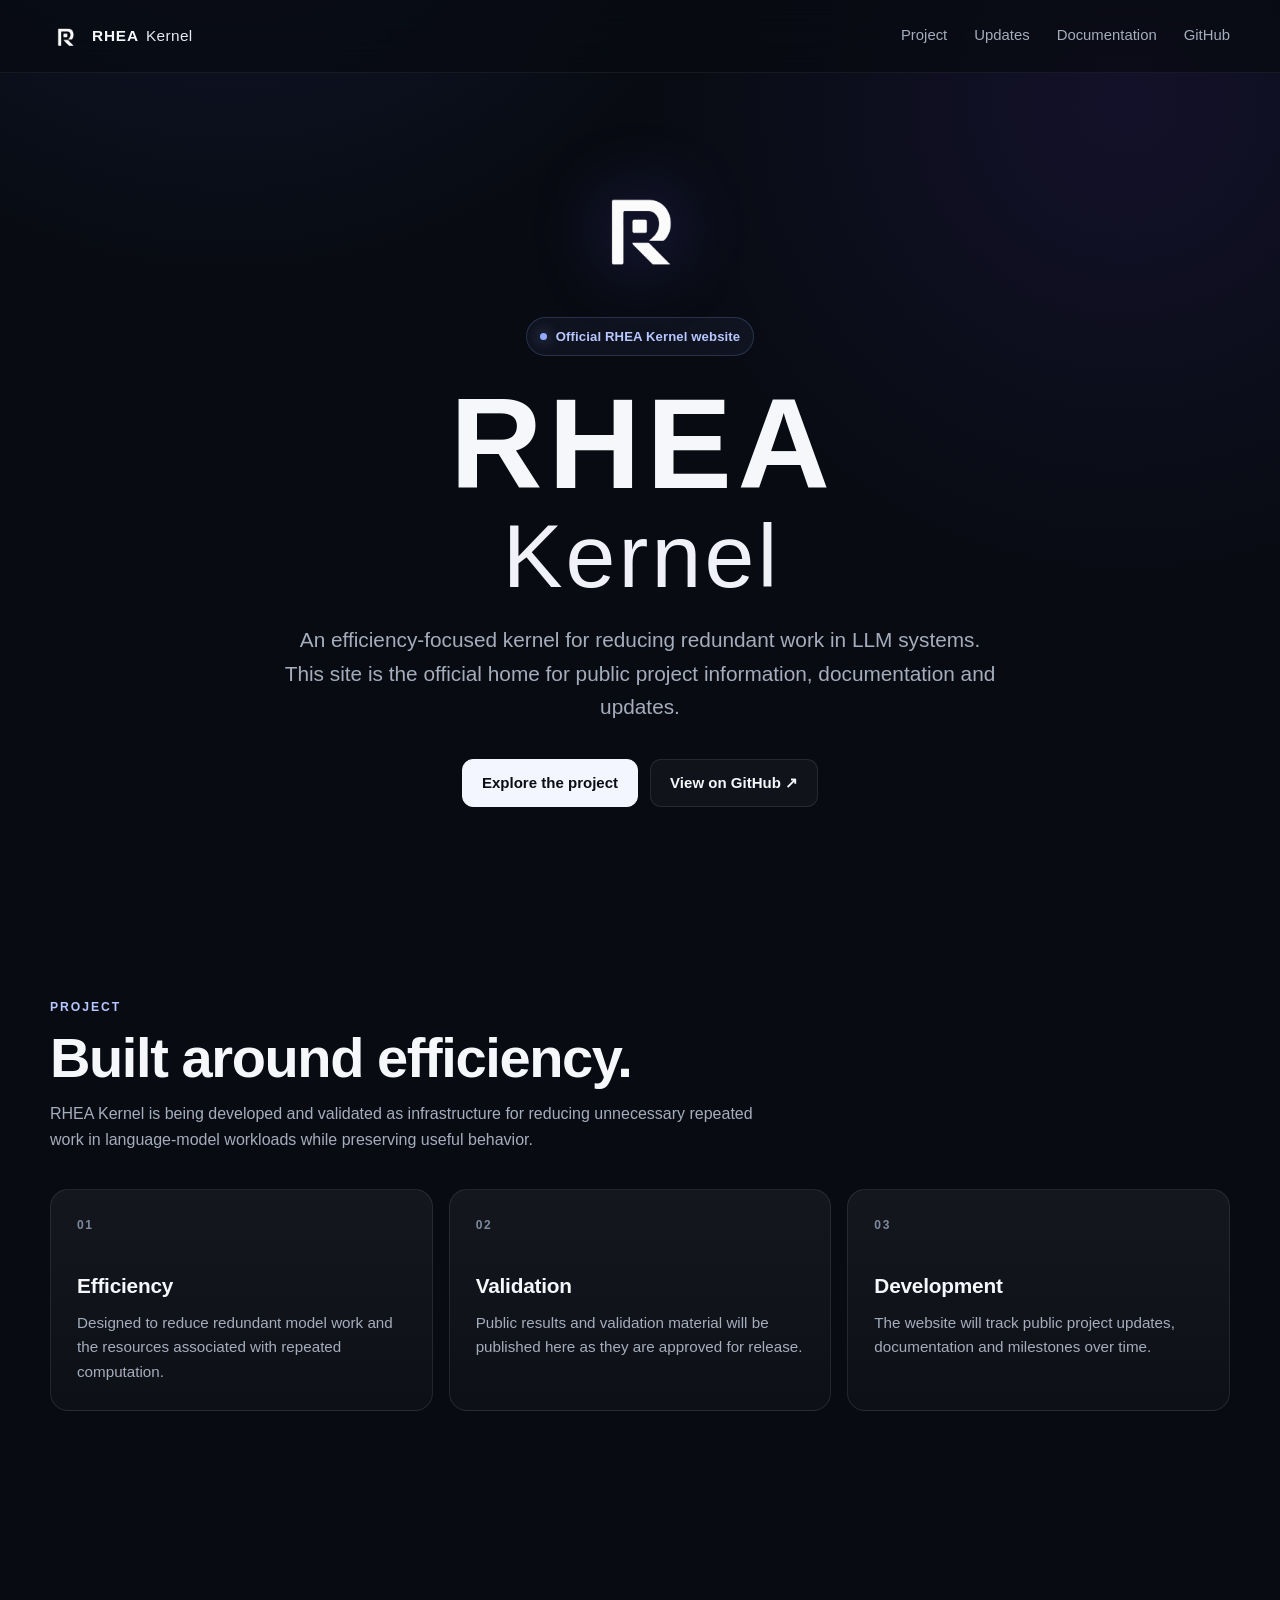
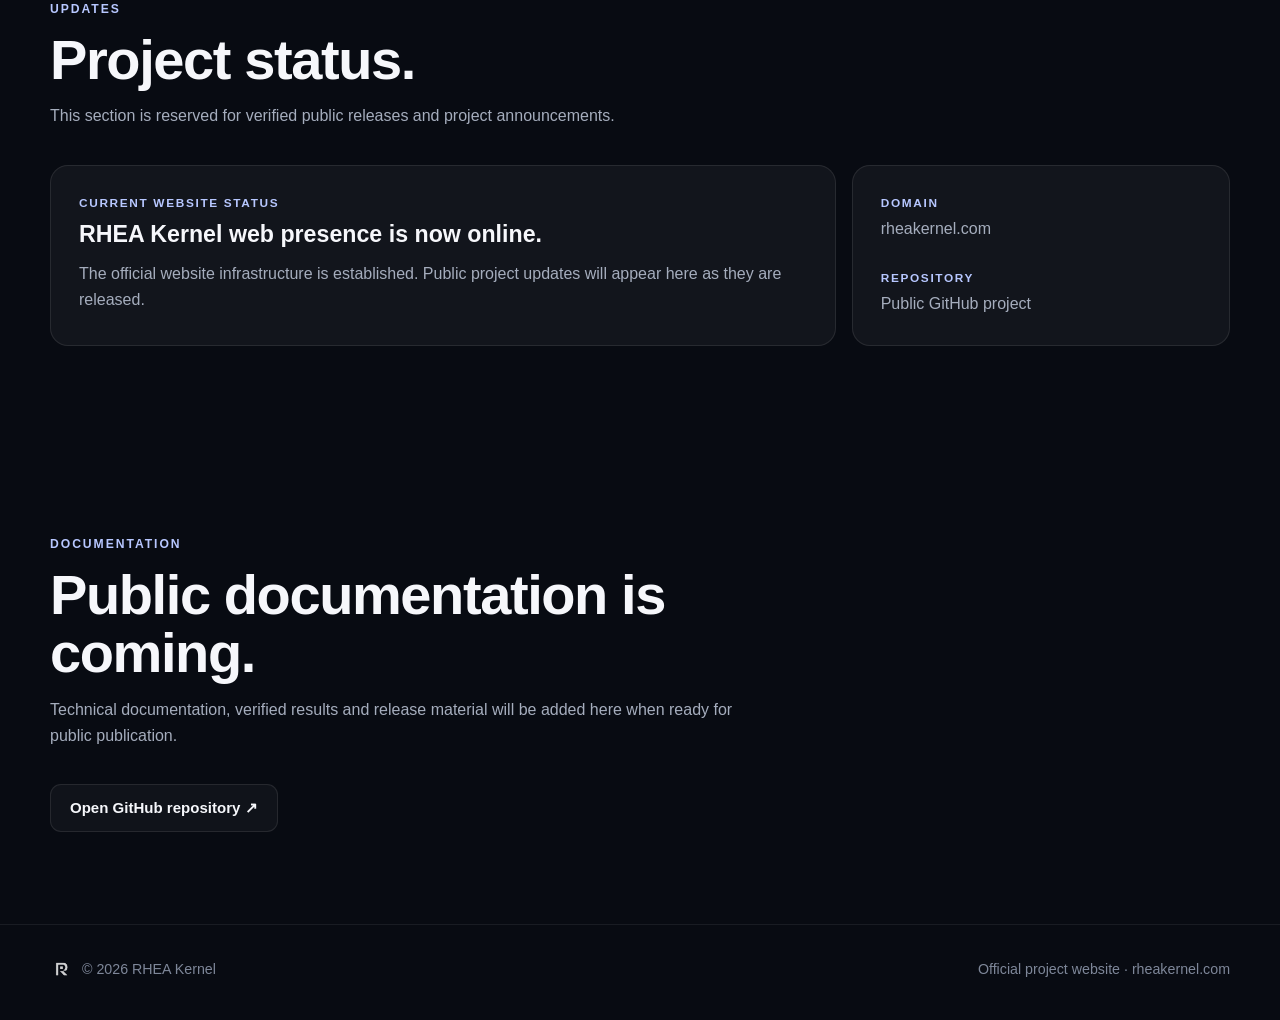
==== index.html @ 65f29213 "Update index.html" ====
<!doctype html>
<html lang="en">
<head>
  <meta charset="utf-8">
  <meta name="viewport" content="width=device-width, initial-scale=1">

  <title>RHEA Kernel</title>

  <meta name="description" content="RHEA Kernel — official website, project information, public documentation and updates.">
  <meta name="theme-color" content="#080b12">
  <meta name="color-scheme" content="dark">
  <link rel="canonical" href="https://rheakernel.com/">

  <!-- RHEA Kernel icons -->
  <link rel="icon" href="/assets/icons/favicon.ico" sizes="any">
  <link rel="icon" type="image/png" sizes="32x32" href="/assets/icons/favicon-32x32.png">
  <link rel="icon" type="image/png" sizes="16x16" href="/assets/icons/favicon-16x16.png">
  <link rel="apple-touch-icon" sizes="180x180" href="/assets/icons/apple-touch-icon.png">
  <link rel="manifest" href="/site.webmanifest">

  <!-- Social metadata -->
  <meta property="og:title" content="RHEA Kernel">
  <meta property="og:description" content="Official website for RHEA Kernel. Project information, public documentation and updates.">
  <meta property="og:type" content="website">
  <meta property="og:url" content="https://rheakernel.com/">
  <meta property="og:image" content="https://rheakernel.com/assets/brand/rhea-app-icon-master.png">
  <meta property="og:site_name" content="RHEA Kernel">

  <meta name="twitter:card" content="summary_large_image">
  <meta name="twitter:title" content="RHEA Kernel">
  <meta name="twitter:description" content="Official website for RHEA Kernel.">
  <meta name="twitter:image" content="https://rheakernel.com/assets/brand/rhea-app-icon-master.png">

  <style>
    :root {
      --bg: #080b12;
      --bg-soft: #0c1019;
      --panel: rgba(255,255,255,.045);
      --panel-strong: rgba(255,255,255,.065);
      --panel-border: rgba(255,255,255,.09);
      --panel-border-hover: rgba(255,255,255,.18);
      --text: #f6f7fb;
      --muted: #a5adbd;
      --muted-2: #7f899d;
      --accent: #6d5cff;
      --accent-soft: #b7c7ff;
      --max: 1180px;
    }

    * { box-sizing: border-box; }

    html {
      scroll-behavior: smooth;
      scroll-padding-top: 88px;
    }

    body {
      margin: 0;
      min-height: 100vh;
      font-family: Inter, ui-sans-serif, -apple-system, BlinkMacSystemFont, "Segoe UI", sans-serif;
      color: var(--text);
      background:
        radial-gradient(circle at 18% -10%, rgba(86,117,255,.15), transparent 34rem),
        radial-gradient(circle at 88% 4%, rgba(117,73,255,.10), transparent 31rem),
        var(--bg);
      line-height: 1.6;
      -webkit-font-smoothing: antialiased;
      text-rendering: optimizeLegibility;
    }

    a {
      color: inherit;
      text-decoration: none;
    }

    img {
      display: block;
      max-width: 100%;
    }

    ::selection {
      background: rgba(109,92,255,.45);
      color: white;
    }

    .container {
      width: min(calc(100% - 40px), var(--max));
      margin: 0 auto;
    }

    /* Header */
    header {
      position: sticky;
      top: 0;
      z-index: 20;
      background: rgba(8,11,18,.76);
      border-bottom: 1px solid rgba(255,255,255,.06);
      backdrop-filter: blur(18px);
      -webkit-backdrop-filter: blur(18px);
    }

    .nav {
      min-height: 72px;
      display: flex;
      align-items: center;
      justify-content: space-between;
      gap: 28px;
    }

    .brand {
      display: inline-flex;
      align-items: center;
      gap: 11px;
      min-width: max-content;
    }

    .brand-mark {
      width: 31px;
      height: 31px;
      object-fit: contain;
    }

    .brand-name {
      display: inline-flex;
      align-items: baseline;
      gap: 7px;
      color: var(--text);
      line-height: 1;
    }

    .brand-rhea {
      font-size: .96rem;
      font-weight: 800;
      letter-spacing: .055em;
    }

    .brand-kernel {
      font-size: .96rem;
      font-weight: 450;
      letter-spacing: .025em;
      color: #e7eaf2;
    }

    nav ul {
      list-style: none;
      display: flex;
      align-items: center;
      gap: 27px;
      padding: 0;
      margin: 0;
      color: var(--muted);
      font-size: .93rem;
    }

    nav a {
      transition: color .18s ease;
    }

    nav a:hover,
    nav a:focus-visible {
      color: var(--text);
    }

    /* Hero */
    .hero {
      min-height: calc(100vh - 72px);
      display: grid;
      place-items: center;
      padding: 88px 0 84px;
      overflow: hidden;
    }

    .hero-inner {
      text-align: center;
      max-width: 940px;
      margin: 0 auto;
    }

    .hero-mark-wrap {
      width: clamp(84px, 10vw, 118px);
      aspect-ratio: 1;
      margin: 0 auto 28px;
      position: relative;
    }

    .hero-mark-wrap::before {
      content: "";
      position: absolute;
      inset: 14%;
      border-radius: 50%;
      background: rgba(105,92,255,.18);
      filter: blur(34px);
      z-index: -1;
    }

    .hero-mark {
      width: 100%;
      height: 100%;
      object-fit: contain;
    }

    .eyebrow {
      display: inline-flex;
      align-items: center;
      gap: 9px;
      color: var(--accent-soft);
      border: 1px solid rgba(138,168,255,.20);
      background: rgba(138,168,255,.055);
      padding: 8px 13px;
      border-radius: 999px;
      font-size: .82rem;
      font-weight: 650;
      letter-spacing: .01em;
    }

    .dot {
      width: 7px;
      height: 7px;
      border-radius: 50%;
      background: #8faaff;
      box-shadow: 0 0 14px rgba(145,174,255,.72);
    }

    .hero-title {
      margin: 28px 0 25px;
      line-height: .94;
    }

    .hero-rhea,
    .hero-kernel {
      display: block;
    }

    .hero-rhea {
      font-size: clamp(4.1rem, 10vw, 8.4rem);
      font-weight: 820;
      letter-spacing: .045em;
      padding-left: .045em; /* visually re-centers tracked text */
    }

    .hero-kernel {
      margin-top: 10px;
      font-size: clamp(3rem, 7vw, 6rem);
      font-weight: 350;
      letter-spacing: .035em;
      padding-left: .035em;
      color: #f0f2f8;
    }

    .hero-description {
      max-width: 720px;
      margin: 0 auto;
      color: var(--muted);
      font-size: clamp(1.06rem, 2vw, 1.3rem);
    }

    .actions {
      display: flex;
      justify-content: center;
      flex-wrap: wrap;
      gap: 12px;
      margin-top: 36px;
    }

    .button {
      display: inline-flex;
      align-items: center;
      justify-content: center;
      min-height: 48px;
      padding: 0 19px;
      border-radius: 11px;
      border: 1px solid var(--panel-border);
      font-weight: 700;
      font-size: .94rem;
      transition:
        transform .18s ease,
        border-color .18s ease,
        background .18s ease;
    }

    .button:hover {
      transform: translateY(-2px);
    }

    .button.primary {
      color: #0b0e15;
      background: #f4f6ff;
      border-color: #f4f6ff;
    }

    .button.primary:hover {
      background: white;
    }

    .button.secondary {
      background: rgba(255,255,255,.035);
    }

    .button.secondary:hover {
      border-color: var(--panel-border-hover);
      background: rgba(255,255,255,.055);
    }

    /* Content */
    section.content-section {
      padding: 92px 0;
    }

    .section-heading {
      max-width: 720px;
      margin-bottom: 36px;
    }

    .section-kicker {
      color: var(--accent-soft);
      text-transform: uppercase;
      font-size: .76rem;
      font-weight: 800;
      letter-spacing: .16em;
    }

    h2 {
      font-size: clamp(2rem, 5vw, 3.5rem);
      line-height: 1.05;
      letter-spacing: -.025em;
      margin: 10px 0 14px;
    }

    .section-heading p {
      color: var(--muted);
      margin: 0;
    }

    .grid {
      display: grid;
      grid-template-columns: repeat(3, 1fr);
      gap: 16px;
    }

    .card {
      min-height: 220px;
      padding: 26px;
      border: 1px solid var(--panel-border);
      border-radius: 18px;
      background:
        linear-gradient(180deg, rgba(255,255,255,.050), rgba(255,255,255,.024));
      transition:
        transform .18s ease,
        border-color .18s ease;
    }

    .card:hover {
      transform: translateY(-2px);
      border-color: rgba(255,255,255,.13);
    }

    .card .number {
      color: var(--muted-2);
      font-size: .75rem;
      font-weight: 800;
      letter-spacing: .14em;
    }

    .card h3 {
      font-size: 1.3rem;
      margin: 34px 0 9px;
      letter-spacing: -.01em;
    }

    .card p {
      margin: 0;
      color: var(--muted);
      font-size: .95rem;
    }

    .status {
      display: grid;
      grid-template-columns: 1.35fr .65fr;
      gap: 16px;
    }

    .status-main,
    .status-side {
      border: 1px solid var(--panel-border);
      border-radius: 18px;
      padding: 28px;
      background: var(--panel);
    }

    .status-main h3 {
      margin: 0 0 8px;
      font-size: 1.45rem;
    }

    .status-main p,
    .status-side p {
      margin: 0;
      color: var(--muted);
    }

    .status-side {
      display: flex;
      flex-direction: column;
      justify-content: space-between;
      gap: 28px;
    }

    .status-label {
      color: var(--accent-soft);
      font-size: .74rem;
      text-transform: uppercase;
      letter-spacing: .14em;
      font-weight: 800;
      margin-bottom: 3px;
    }

    /* Footer */
    footer {
      border-top: 1px solid rgba(255,255,255,.07);
      padding: 32px 0 40px;
      color: #7e8799;
      font-size: .89rem;
    }

    .footer-inner {
      display: flex;
      justify-content: space-between;
      align-items: center;
      gap: 20px;
      flex-wrap: wrap;
    }

    .footer-brand {
      display: inline-flex;
      align-items: center;
      gap: 9px;
    }

    .footer-brand img {
      width: 23px;
      height: 23px;
      object-fit: contain;
      opacity: .82;
    }

    @media (max-width: 800px) {
      nav ul {
        display: none;
      }

      .hero {
        min-height: auto;
        padding: 94px 0 96px;
      }

      .grid,
      .status {
        grid-template-columns: 1fr;
      }

      section.content-section {
        padding: 70px 0;
      }

      .hero-rhea {
        font-size: clamp(3.6rem, 18vw, 5.7rem);
        letter-spacing: .035em;
        padding-left: .035em;
      }

      .hero-kernel {
        font-size: clamp(2.65rem, 13vw, 4.4rem);
        letter-spacing: .025em;
        padding-left: .025em;
      }

      .brand-rhea,
      .brand-kernel {
        font-size: .91rem;
      }
    }

    @media (max-width: 420px) {
      .container {
        width: min(calc(100% - 28px), var(--max));
      }

      .brand-name {
        gap: 5px;
      }

      .hero-description {
        font-size: 1.03rem;
      }

      .actions {
        flex-direction: column;
      }

      .button {
        width: 100%;
      }
    }

    @media (prefers-reduced-motion: reduce) {
      html {
        scroll-behavior: auto;
      }

      .button,
      .card {
        transition: none;
      }
    }
  </style>
</head>

<body>
  <header>
    <div class="container nav">
      <a class="brand" href="#top" aria-label="RHEA Kernel home">
        <img
          class="brand-mark"
          src="/assets/brand/rhea-mark-light.png"
          alt=""
          width="31"
          height="31"
          aria-hidden="true">
        <span class="brand-name">
          <span class="brand-rhea">RHEA</span>
          <span class="brand-kernel">Kernel</span>
        </span>
      </a>

      <nav aria-label="Primary navigation">
        <ul>
          <li><a href="#project">Project</a></li>
          <li><a href="#updates">Updates</a></li>
          <li><a href="#documentation">Documentation</a></li>
          <li>
            <a
              href="https://github.com/YJNWI/RHEA-Kernel"
              target="_blank"
              rel="noopener noreferrer">
              GitHub
            </a>
          </li>
        </ul>
      </nav>
    </div>
  </header>

  <main id="top">
    <section class="hero">
      <div class="container hero-inner">
        <div class="hero-mark-wrap" aria-hidden="true">
          <img
            class="hero-mark"
            src="/assets/brand/rhea-mark-light.png"
            alt="">
        </div>

        <div class="eyebrow">
          <span class="dot"></span>
          Official RHEA Kernel website
        </div>

        <h1 class="hero-title">
          <span class="hero-rhea">RHEA</span>
          <span class="hero-kernel">Kernel</span>
        </h1>

        <p class="hero-description">
          An efficiency-focused kernel for reducing redundant work in LLM systems.
          This site is the official home for public project information,
          documentation and updates.
        </p>

        <div class="actions">
          <a class="button primary" href="#project">Explore the project</a>
          <a
            class="button secondary"
            href="https://github.com/YJNWI/RHEA-Kernel"
            target="_blank"
            rel="noopener noreferrer">
            View on GitHub ↗
          </a>
        </div>
      </div>
    </section>

    <section class="content-section" id="project">
      <div class="container">
        <div class="section-heading">
          <span class="section-kicker">Project</span>
          <h2>Built around efficiency.</h2>
          <p>
            RHEA Kernel is being developed and validated as infrastructure for
            reducing unnecessary repeated work in language-model workloads while
            preserving useful behavior.
          </p>
        </div>

        <div class="grid">
          <article class="card">
            <div class="number">01</div>
            <h3>Efficiency</h3>
            <p>
              Designed to reduce redundant model work and the resources associated
              with repeated computation.
            </p>
          </article>

          <article class="card">
            <div class="number">02</div>
            <h3>Validation</h3>
            <p>
              Public results and validation material will be published here as they
              are approved for release.
            </p>
          </article>

          <article class="card">
            <div class="number">03</div>
            <h3>Development</h3>
            <p>
              The website will track public project updates, documentation and
              milestones over time.
            </p>
          </article>
        </div>
      </div>
    </section>

    <section class="content-section" id="updates">
      <div class="container">
        <div class="section-heading">
          <span class="section-kicker">Updates</span>
          <h2>Project status.</h2>
          <p>
            This section is reserved for verified public releases and project announcements.
          </p>
        </div>

        <div class="status">
          <div class="status-main">
            <div class="status-label">Current website status</div>
            <h3>RHEA Kernel web presence is now online.</h3>
            <p>
              The official website infrastructure is established. Public project
              updates will appear here as they are released.
            </p>
          </div>

          <div class="status-side">
            <div>
              <div class="status-label">Domain</div>
              <p>rheakernel.com</p>
            </div>

            <div>
              <div class="status-label">Repository</div>
              <p>Public GitHub project</p>
            </div>
          </div>
        </div>
      </div>
    </section>

    <section class="content-section" id="documentation">
      <div class="container">
        <div class="section-heading">
          <span class="section-kicker">Documentation</span>
          <h2>Public documentation is coming.</h2>
          <p>
            Technical documentation, verified results and release material will be
            added here when ready for public publication.
          </p>
        </div>

        <a
          class="button secondary"
          href="https://github.com/YJNWI/RHEA-Kernel"
          target="_blank"
          rel="noopener noreferrer">
          Open GitHub repository ↗
        </a>
      </div>
    </section>
  </main>

  <footer>
    <div class="container footer-inner">
      <span class="footer-brand">
        <img
          src="/assets/brand/rhea-mark-light.png"
          alt=""
          width="23"
          height="23"
          aria-hidden="true">
        <span>© 2026 RHEA Kernel</span>
      </span>

      <span>Official project website · rheakernel.com</span>
    </div>
  </footer>
</body>
</html>
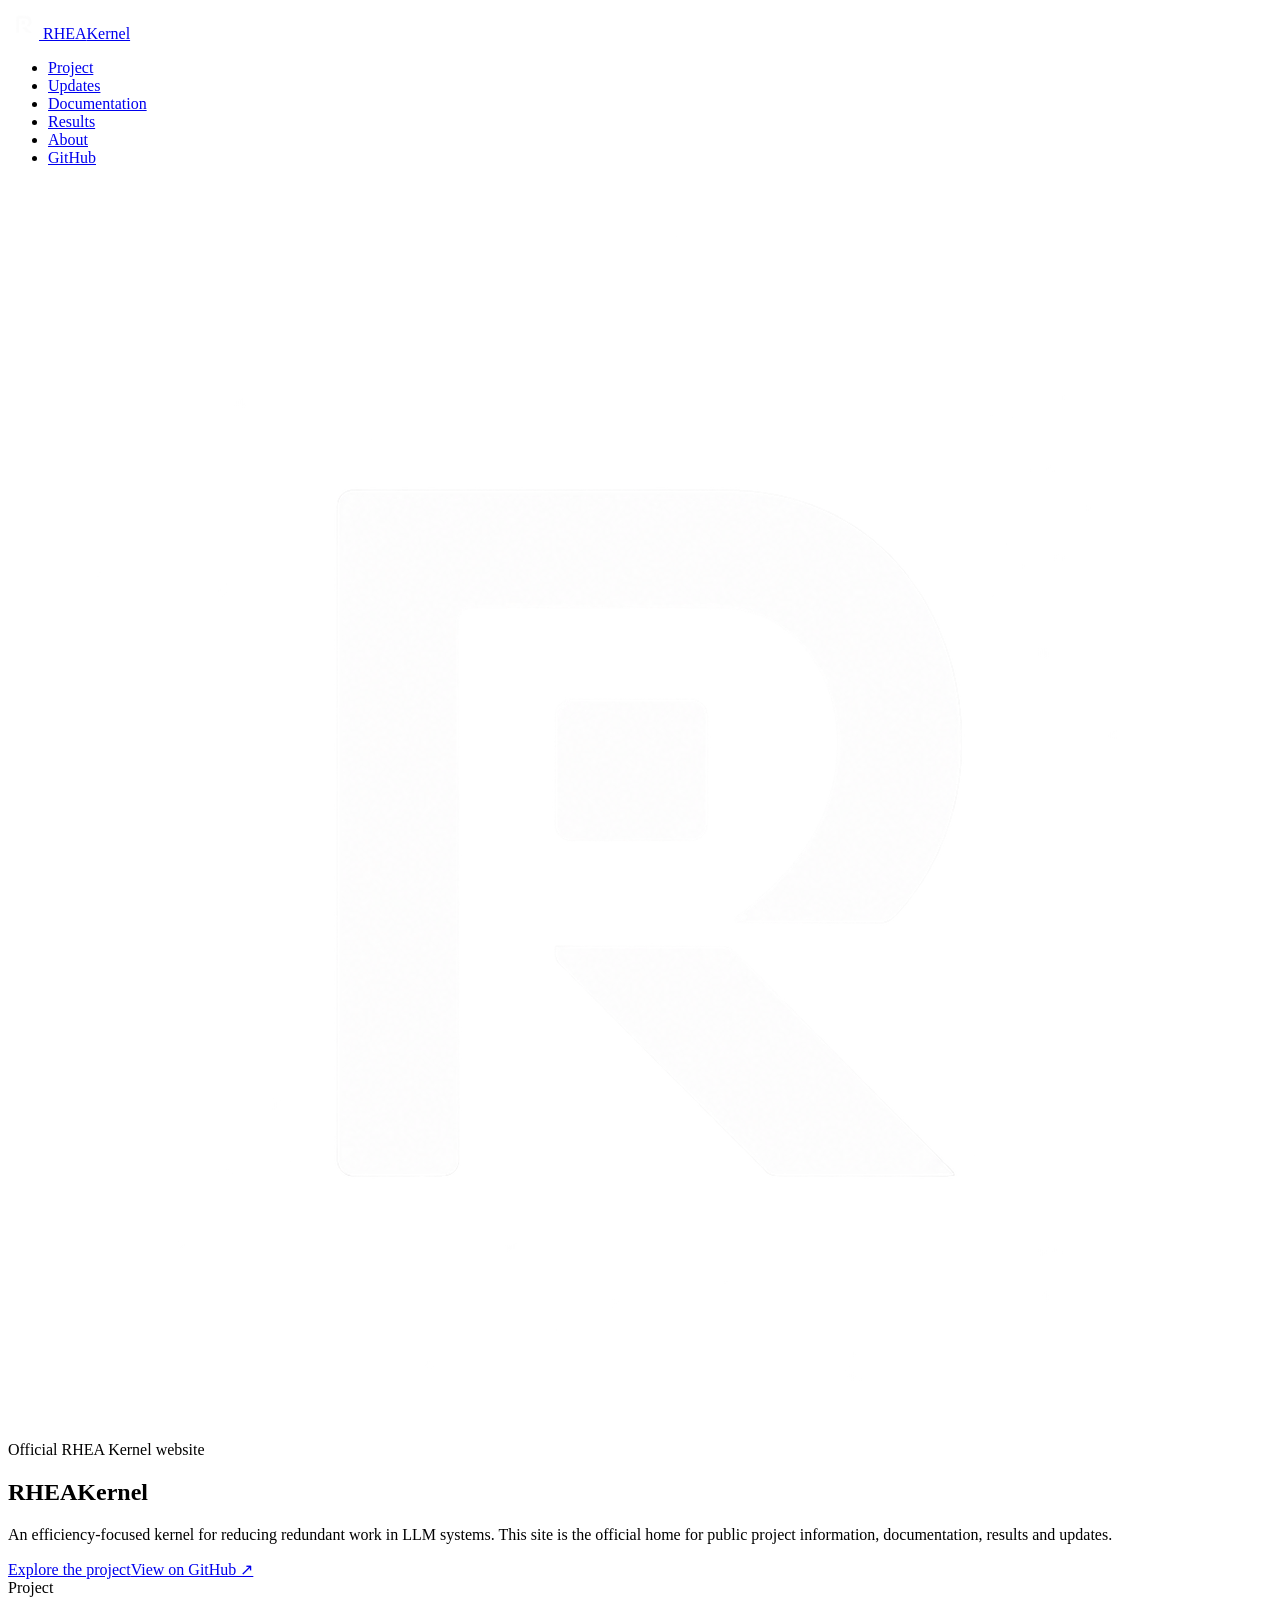
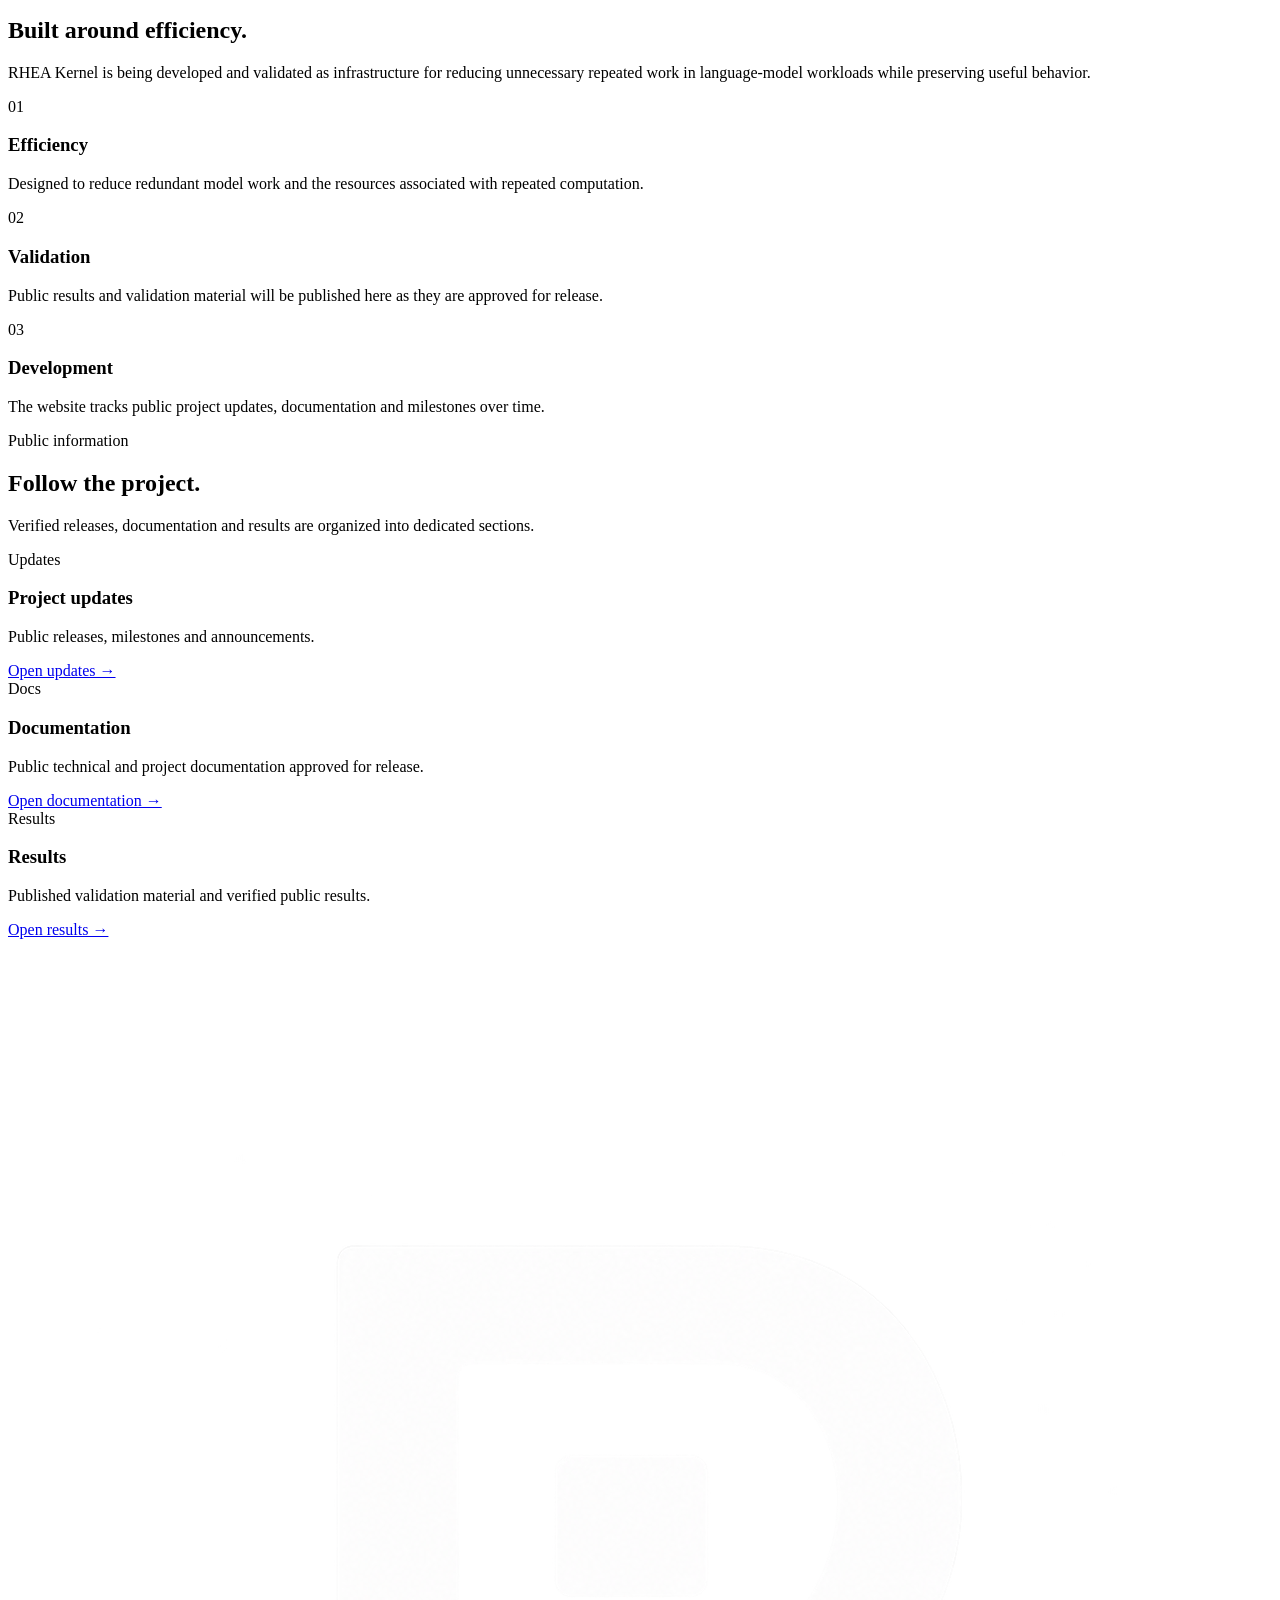
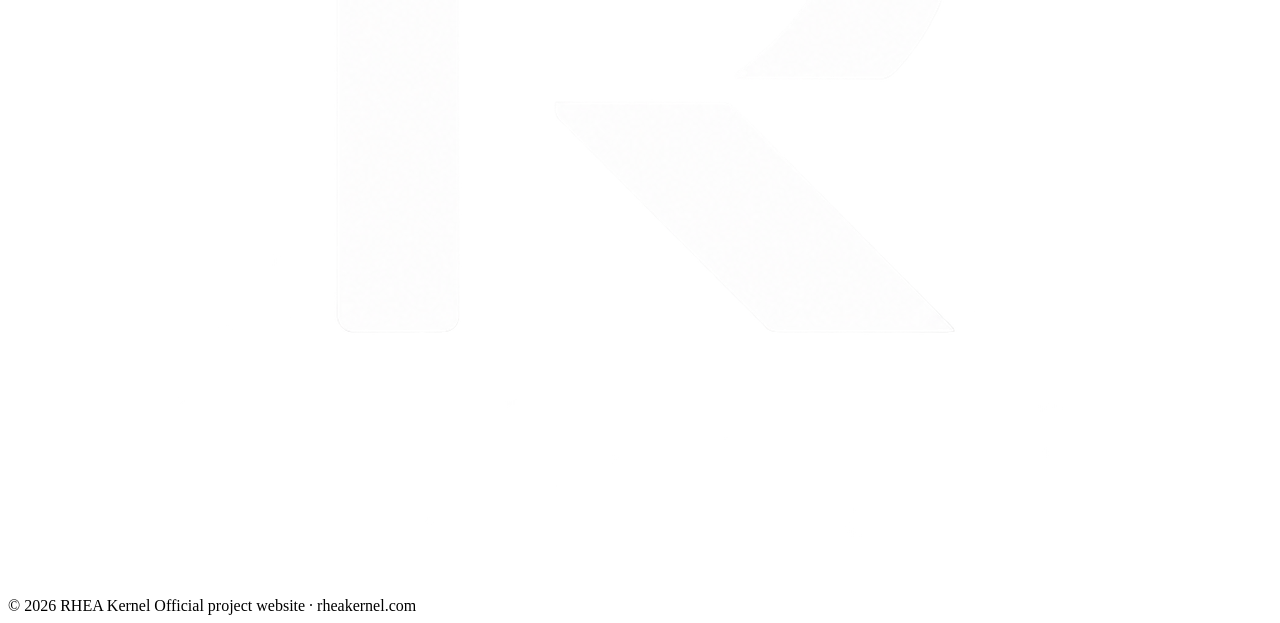
==== commit ce837fd5: "Update index.html" ====
--- a/index.html
+++ b/index.html
@@ -1,708 +1,49 @@
-<!doctype html>
-<html lang="en">
-<head>
-  <meta charset="utf-8">
-  <meta name="viewport" content="width=device-width, initial-scale=1">
-
-  <title>RHEA Kernel</title>
-
-  <meta name="description" content="RHEA Kernel — official website, project information, public documentation and updates.">
-  <meta name="theme-color" content="#080b12">
-  <meta name="color-scheme" content="dark">
-  <link rel="canonical" href="https://rheakernel.com/">
-
-  <!-- RHEA Kernel icons -->
-  <link rel="icon" href="/assets/icons/favicon.ico" sizes="any">
-  <link rel="icon" type="image/png" sizes="32x32" href="/assets/icons/favicon-32x32.png">
-  <link rel="icon" type="image/png" sizes="16x16" href="/assets/icons/favicon-16x16.png">
-  <link rel="apple-touch-icon" sizes="180x180" href="/assets/icons/apple-touch-icon.png">
-  <link rel="manifest" href="/site.webmanifest">
-
-  <!-- Social metadata -->
-  <meta property="og:title" content="RHEA Kernel">
-  <meta property="og:description" content="Official website for RHEA Kernel. Project information, public documentation and updates.">
-  <meta property="og:type" content="website">
-  <meta property="og:url" content="https://rheakernel.com/">
-  <meta property="og:image" content="https://rheakernel.com/assets/brand/rhea-app-icon-master.png">
-  <meta property="og:site_name" content="RHEA Kernel">
-
-  <meta name="twitter:card" content="summary_large_image">
-  <meta name="twitter:title" content="RHEA Kernel">
-  <meta name="twitter:description" content="Official website for RHEA Kernel.">
-  <meta name="twitter:image" content="https://rheakernel.com/assets/brand/rhea-app-icon-master.png">
-
-  <style>
-    :root {
-      --bg: #080b12;
-      --bg-soft: #0c1019;
-      --panel: rgba(255,255,255,.045);
-      --panel-strong: rgba(255,255,255,.065);
-      --panel-border: rgba(255,255,255,.09);
-      --panel-border-hover: rgba(255,255,255,.18);
-      --text: #f6f7fb;
-      --muted: #a5adbd;
-      --muted-2: #7f899d;
-      --accent: #6d5cff;
-      --accent-soft: #b7c7ff;
-      --max: 1180px;
-    }
-
-    * { box-sizing: border-box; }
-
-    html {
-      scroll-behavior: smooth;
-      scroll-padding-top: 88px;
-    }
-
-    body {
-      margin: 0;
-      min-height: 100vh;
-      font-family: Inter, ui-sans-serif, -apple-system, BlinkMacSystemFont, "Segoe UI", sans-serif;
-      color: var(--text);
-      background:
-        radial-gradient(circle at 18% -10%, rgba(86,117,255,.15), transparent 34rem),
-        radial-gradient(circle at 88% 4%, rgba(117,73,255,.10), transparent 31rem),
-        var(--bg);
-      line-height: 1.6;
-      -webkit-font-smoothing: antialiased;
-      text-rendering: optimizeLegibility;
-    }
-
-    a {
-      color: inherit;
-      text-decoration: none;
-    }
-
-    img {
-      display: block;
-      max-width: 100%;
-    }
-
-    ::selection {
-      background: rgba(109,92,255,.45);
-      color: white;
-    }
-
-    .container {
-      width: min(calc(100% - 40px), var(--max));
-      margin: 0 auto;
-    }
-
-    /* Header */
-    header {
-      position: sticky;
-      top: 0;
-      z-index: 20;
-      background: rgba(8,11,18,.76);
-      border-bottom: 1px solid rgba(255,255,255,.06);
-      backdrop-filter: blur(18px);
-      -webkit-backdrop-filter: blur(18px);
-    }
-
-    .nav {
-      min-height: 72px;
-      display: flex;
-      align-items: center;
-      justify-content: space-between;
-      gap: 28px;
-    }
-
-    .brand {
-      display: inline-flex;
-      align-items: center;
-      gap: 11px;
-      min-width: max-content;
-    }
-
-    .brand-mark {
-      width: 31px;
-      height: 31px;
-      object-fit: contain;
-    }
-
-    .brand-name {
-      display: inline-flex;
-      align-items: baseline;
-      gap: 7px;
-      color: var(--text);
-      line-height: 1;
-    }
-
-    .brand-rhea {
-      font-size: .96rem;
-      font-weight: 800;
-      letter-spacing: .055em;
-    }
-
-    .brand-kernel {
-      font-size: .96rem;
-      font-weight: 450;
-      letter-spacing: .025em;
-      color: #e7eaf2;
-    }
-
-    nav ul {
-      list-style: none;
-      display: flex;
-      align-items: center;
-      gap: 27px;
-      padding: 0;
-      margin: 0;
-      color: var(--muted);
-      font-size: .93rem;
-    }
-
-    nav a {
-      transition: color .18s ease;
-    }
-
-    nav a:hover,
-    nav a:focus-visible {
-      color: var(--text);
-    }
-
-    /* Hero */
-    .hero {
-      min-height: calc(100vh - 72px);
-      display: grid;
-      place-items: center;
-      padding: 88px 0 84px;
-      overflow: hidden;
-    }
-
-    .hero-inner {
-      text-align: center;
-      max-width: 940px;
-      margin: 0 auto;
-    }
-
-    .hero-mark-wrap {
-      width: clamp(84px, 10vw, 118px);
-      aspect-ratio: 1;
-      margin: 0 auto 28px;
-      position: relative;
-    }
-
-    .hero-mark-wrap::before {
-      content: "";
-      position: absolute;
-      inset: 14%;
-      border-radius: 50%;
-      background: rgba(105,92,255,.18);
-      filter: blur(34px);
-      z-index: -1;
-    }
-
-    .hero-mark {
-      width: 100%;
-      height: 100%;
-      object-fit: contain;
-    }
-
-    .eyebrow {
-      display: inline-flex;
-      align-items: center;
-      gap: 9px;
-      color: var(--accent-soft);
-      border: 1px solid rgba(138,168,255,.20);
-      background: rgba(138,168,255,.055);
-      padding: 8px 13px;
-      border-radius: 999px;
-      font-size: .82rem;
-      font-weight: 650;
-      letter-spacing: .01em;
-    }
-
-    .dot {
-      width: 7px;
-      height: 7px;
-      border-radius: 50%;
-      background: #8faaff;
-      box-shadow: 0 0 14px rgba(145,174,255,.72);
-    }
-
-    .hero-title {
-      margin: 28px 0 25px;
-      line-height: .94;
-    }
-
-    .hero-rhea,
-    .hero-kernel {
-      display: block;
-    }
-
-    .hero-rhea {
-      font-size: clamp(4.1rem, 10vw, 8.4rem);
-      font-weight: 820;
-      letter-spacing: .045em;
-      padding-left: .045em; /* visually re-centers tracked text */
-    }
-
-    .hero-kernel {
-      margin-top: 10px;
-      font-size: clamp(3rem, 7vw, 6rem);
-      font-weight: 350;
-      letter-spacing: .035em;
-      padding-left: .035em;
-      color: #f0f2f8;
-    }
-
-    .hero-description {
-      max-width: 720px;
-      margin: 0 auto;
-      color: var(--muted);
-      font-size: clamp(1.06rem, 2vw, 1.3rem);
-    }
-
-    .actions {
-      display: flex;
-      justify-content: center;
-      flex-wrap: wrap;
-      gap: 12px;
-      margin-top: 36px;
-    }
-
-    .button {
-      display: inline-flex;
-      align-items: center;
-      justify-content: center;
-      min-height: 48px;
-      padding: 0 19px;
-      border-radius: 11px;
-      border: 1px solid var(--panel-border);
-      font-weight: 700;
-      font-size: .94rem;
-      transition:
-        transform .18s ease,
-        border-color .18s ease,
-        background .18s ease;
-    }
-
-    .button:hover {
-      transform: translateY(-2px);
-    }
-
-    .button.primary {
-      color: #0b0e15;
-      background: #f4f6ff;
-      border-color: #f4f6ff;
-    }
-
-    .button.primary:hover {
-      background: white;
-    }
-
-    .button.secondary {
-      background: rgba(255,255,255,.035);
-    }
-
-    .button.secondary:hover {
-      border-color: var(--panel-border-hover);
-      background: rgba(255,255,255,.055);
-    }
-
-    /* Content */
-    section.content-section {
-      padding: 92px 0;
-    }
-
-    .section-heading {
-      max-width: 720px;
-      margin-bottom: 36px;
-    }
-
-    .section-kicker {
-      color: var(--accent-soft);
-      text-transform: uppercase;
-      font-size: .76rem;
-      font-weight: 800;
-      letter-spacing: .16em;
-    }
-
-    h2 {
-      font-size: clamp(2rem, 5vw, 3.5rem);
-      line-height: 1.05;
-      letter-spacing: -.025em;
-      margin: 10px 0 14px;
-    }
-
-    .section-heading p {
-      color: var(--muted);
-      margin: 0;
-    }
-
-    .grid {
-      display: grid;
-      grid-template-columns: repeat(3, 1fr);
-      gap: 16px;
-    }
-
-    .card {
-      min-height: 220px;
-      padding: 26px;
-      border: 1px solid var(--panel-border);
-      border-radius: 18px;
-      background:
-        linear-gradient(180deg, rgba(255,255,255,.050), rgba(255,255,255,.024));
-      transition:
-        transform .18s ease,
-        border-color .18s ease;
-    }
-
-    .card:hover {
-      transform: translateY(-2px);
-      border-color: rgba(255,255,255,.13);
-    }
-
-    .card .number {
-      color: var(--muted-2);
-      font-size: .75rem;
-      font-weight: 800;
-      letter-spacing: .14em;
-    }
-
-    .card h3 {
-      font-size: 1.3rem;
-      margin: 34px 0 9px;
-      letter-spacing: -.01em;
-    }
-
-    .card p {
-      margin: 0;
-      color: var(--muted);
-      font-size: .95rem;
-    }
-
-    .status {
-      display: grid;
-      grid-template-columns: 1.35fr .65fr;
-      gap: 16px;
-    }
-
-    .status-main,
-    .status-side {
-      border: 1px solid var(--panel-border);
-      border-radius: 18px;
-      padding: 28px;
-      background: var(--panel);
-    }
-
-    .status-main h3 {
-      margin: 0 0 8px;
-      font-size: 1.45rem;
-    }
-
-    .status-main p,
-    .status-side p {
-      margin: 0;
-      color: var(--muted);
-    }
-
-    .status-side {
-      display: flex;
-      flex-direction: column;
-      justify-content: space-between;
-      gap: 28px;
-    }
-
-    .status-label {
-      color: var(--accent-soft);
-      font-size: .74rem;
-      text-transform: uppercase;
-      letter-spacing: .14em;
-      font-weight: 800;
-      margin-bottom: 3px;
-    }
-
-    /* Footer */
-    footer {
-      border-top: 1px solid rgba(255,255,255,.07);
-      padding: 32px 0 40px;
-      color: #7e8799;
-      font-size: .89rem;
-    }
-
-    .footer-inner {
-      display: flex;
-      justify-content: space-between;
-      align-items: center;
-      gap: 20px;
-      flex-wrap: wrap;
-    }
-
-    .footer-brand {
-      display: inline-flex;
-      align-items: center;
-      gap: 9px;
-    }
-
-    .footer-brand img {
-      width: 23px;
-      height: 23px;
-      object-fit: contain;
-      opacity: .82;
-    }
-
-    @media (max-width: 800px) {
-      nav ul {
-        display: none;
-      }
-
-      .hero {
-        min-height: auto;
-        padding: 94px 0 96px;
-      }
-
-      .grid,
-      .status {
-        grid-template-columns: 1fr;
-      }
-
-      section.content-section {
-        padding: 70px 0;
-      }
-
-      .hero-rhea {
-        font-size: clamp(3.6rem, 18vw, 5.7rem);
-        letter-spacing: .035em;
-        padding-left: .035em;
-      }
-
-      .hero-kernel {
-        font-size: clamp(2.65rem, 13vw, 4.4rem);
-        letter-spacing: .025em;
-        padding-left: .025em;
-      }
-
-      .brand-rhea,
-      .brand-kernel {
-        font-size: .91rem;
-      }
-    }
-
-    @media (max-width: 420px) {
-      .container {
-        width: min(calc(100% - 28px), var(--max));
-      }
-
-      .brand-name {
-        gap: 5px;
-      }
-
-      .hero-description {
-        font-size: 1.03rem;
-      }
-
-      .actions {
-        flex-direction: column;
-      }
-
-      .button {
-        width: 100%;
-      }
-    }
-
-    @media (prefers-reduced-motion: reduce) {
-      html {
-        scroll-behavior: auto;
-      }
-
-      .button,
-      .card {
-        transition: none;
-      }
-    }
-  </style>
-</head>
-
-<body>
-  <header>
-    <div class="container nav">
-      <a class="brand" href="#top" aria-label="RHEA Kernel home">
-        <img
-          class="brand-mark"
-          src="/assets/brand/rhea-mark-light.png"
-          alt=""
-          width="31"
-          height="31"
-          aria-hidden="true">
-        <span class="brand-name">
-          <span class="brand-rhea">RHEA</span>
-          <span class="brand-kernel">Kernel</span>
-        </span>
-      </a>
-
-      <nav aria-label="Primary navigation">
-        <ul>
-          <li><a href="#project">Project</a></li>
-          <li><a href="#updates">Updates</a></li>
-          <li><a href="#documentation">Documentation</a></li>
-          <li>
-            <a
-              href="https://github.com/YJNWI/RHEA-Kernel"
-              target="_blank"
-              rel="noopener noreferrer">
-              GitHub
-            </a>
-          </li>
-        </ul>
-      </nav>
-    </div>
-  </header>
-
-  <main id="top">
-    <section class="hero">
-      <div class="container hero-inner">
-        <div class="hero-mark-wrap" aria-hidden="true">
-          <img
-            class="hero-mark"
-            src="/assets/brand/rhea-mark-light.png"
-            alt="">
-        </div>
-
-        <div class="eyebrow">
-          <span class="dot"></span>
-          Official RHEA Kernel website
-        </div>
-
-        <h1 class="hero-title">
-          <span class="hero-rhea">RHEA</span>
-          <span class="hero-kernel">Kernel</span>
-        </h1>
-
-        <p class="hero-description">
-          An efficiency-focused kernel for reducing redundant work in LLM systems.
-          This site is the official home for public project information,
-          documentation and updates.
-        </p>
-
-        <div class="actions">
-          <a class="button primary" href="#project">Explore the project</a>
-          <a
-            class="button secondary"
-            href="https://github.com/YJNWI/RHEA-Kernel"
-            target="_blank"
-            rel="noopener noreferrer">
-            View on GitHub ↗
-          </a>
-        </div>
-      </div>
-    </section>
-
-    <section class="content-section" id="project">
-      <div class="container">
-        <div class="section-heading">
-          <span class="section-kicker">Project</span>
-          <h2>Built around efficiency.</h2>
-          <p>
-            RHEA Kernel is being developed and validated as infrastructure for
-            reducing unnecessary repeated work in language-model workloads while
-            preserving useful behavior.
-          </p>
-        </div>
-
-        <div class="grid">
-          <article class="card">
-            <div class="number">01</div>
-            <h3>Efficiency</h3>
-            <p>
-              Designed to reduce redundant model work and the resources associated
-              with repeated computation.
-            </p>
-          </article>
-
-          <article class="card">
-            <div class="number">02</div>
-            <h3>Validation</h3>
-            <p>
-              Public results and validation material will be published here as they
-              are approved for release.
-            </p>
-          </article>
-
-          <article class="card">
-            <div class="number">03</div>
-            <h3>Development</h3>
-            <p>
-              The website will track public project updates, documentation and
-              milestones over time.
-            </p>
-          </article>
-        </div>
-      </div>
-    </section>
-
-    <section class="content-section" id="updates">
-      <div class="container">
-        <div class="section-heading">
-          <span class="section-kicker">Updates</span>
-          <h2>Project status.</h2>
-          <p>
-            This section is reserved for verified public releases and project announcements.
-          </p>
-        </div>
-
-        <div class="status">
-          <div class="status-main">
-            <div class="status-label">Current website status</div>
-            <h3>RHEA Kernel web presence is now online.</h3>
-            <p>
-              The official website infrastructure is established. Public project
-              updates will appear here as they are released.
-            </p>
-          </div>
-
-          <div class="status-side">
-            <div>
-              <div class="status-label">Domain</div>
-              <p>rheakernel.com</p>
-            </div>
-
-            <div>
-              <div class="status-label">Repository</div>
-              <p>Public GitHub project</p>
-            </div>
-          </div>
-        </div>
-      </div>
-    </section>
-
-    <section class="content-section" id="documentation">
-      <div class="container">
-        <div class="section-heading">
-          <span class="section-kicker">Documentation</span>
-          <h2>Public documentation is coming.</h2>
-          <p>
-            Technical documentation, verified results and release material will be
-            added here when ready for public publication.
-          </p>
-        </div>
-
-        <a
-          class="button secondary"
-          href="https://github.com/YJNWI/RHEA-Kernel"
-          target="_blank"
-          rel="noopener noreferrer">
-          Open GitHub repository ↗
-        </a>
-      </div>
-    </section>
-  </main>
-
-  <footer>
-    <div class="container footer-inner">
-      <span class="footer-brand">
-        <img
-          src="/assets/brand/rhea-mark-light.png"
-          alt=""
-          width="23"
-          height="23"
-          aria-hidden="true">
-        <span>© 2026 RHEA Kernel</span>
-      </span>
-
-      <span>Official project website · rheakernel.com</span>
-    </div>
-  </footer>
-</body>
-</html>
+<!doctype html><html lang="en"><head><meta charset="utf-8">
+<meta name="viewport" content="width=device-width, initial-scale=1">
+<meta name="theme-color" content="#080b12">
+<link rel="icon" href="/assets/icons/favicon.ico" sizes="any">
+<link rel="icon" type="image/png" sizes="32x32" href="/assets/icons/favicon-32x32.png">
+<link rel="icon" type="image/png" sizes="16x16" href="/assets/icons/favicon-16x16.png">
+<link rel="apple-touch-icon" sizes="180x180" href="/assets/icons/apple-touch-icon.png">
+<link rel="manifest" href="/site.webmanifest">
+<link rel="stylesheet" href="/assets/css/site.css">
+<title>RHEA Kernel</title>
+<meta name="description" content="RHEA Kernel — official website, project information, public documentation, results and updates.">
+<link rel="canonical" href="https://rheakernel.com/">
+</head><body><header><div class="container nav">
+<a class="brand" href="/" aria-label="RHEA Kernel home">
+<img class="brand-mark" src="/assets/brand/rhea-mark-light.png" alt="" width="31" height="31">
+<span class="brand-name"><span class="brand-rhea">RHEA</span><span class="brand-kernel">Kernel</span></span></a>
+<nav aria-label="Primary navigation"><ul>
+<li><a href="/#project">Project</a></li>
+<li><a href="/updates/">Updates</a></li>
+<li><a href="/documentation/">Documentation</a></li>
+<li><a href="/results/">Results</a></li>
+<li><a href="/about/">About</a></li>
+<li><a href="https://github.com/YJNWI/RHEA-Kernel" target="_blank" rel="noopener noreferrer">GitHub</a></li>
+</ul></nav></div></header>
+<main>
+<section class="hero"><div class="container hero-inner">
+<div class="hero-mark-wrap"><img class="hero-mark" src="/assets/brand/rhea-mark-light.png" alt=""></div>
+<div class="eyebrow"><span class="dot"></span>Official RHEA Kernel website</div>
+<h1 class="hero-title"><span class="hero-rhea">RHEA</span><span class="hero-kernel">Kernel</span></h1>
+<p class="hero-description">An efficiency-focused kernel for reducing redundant work in LLM systems. This site is the official home for public project information, documentation, results and updates.</p>
+<div class="actions"><a class="button primary" href="#project">Explore the project</a><a class="button secondary" href="https://github.com/YJNWI/RHEA-Kernel" target="_blank" rel="noopener noreferrer">View on GitHub ↗</a></div>
+</div></section>
+<section class="content-section" id="project"><div class="container">
+<div class="section-heading"><span class="section-kicker">Project</span><h2>Built around efficiency.</h2><p>RHEA Kernel is being developed and validated as infrastructure for reducing unnecessary repeated work in language-model workloads while preserving useful behavior.</p></div>
+<div class="grid">
+<article class="card"><div class="number">01</div><h3>Efficiency</h3><p>Designed to reduce redundant model work and the resources associated with repeated computation.</p></article>
+<article class="card"><div class="number">02</div><h3>Validation</h3><p>Public results and validation material will be published here as they are approved for release.</p></article>
+<article class="card"><div class="number">03</div><h3>Development</h3><p>The website tracks public project updates, documentation and milestones over time.</p></article>
+</div></div></section>
+<section class="content-section"><div class="container">
+<div class="section-heading"><span class="section-kicker">Public information</span><h2>Follow the project.</h2><p>Verified releases, documentation and results are organized into dedicated sections.</p></div>
+<div class="grid">
+<article class="card"><div class="number">Updates</div><h3>Project updates</h3><p>Public releases, milestones and announcements.</p><div class="page-links"><a class="button secondary" href="/updates/">Open updates →</a></div></article>
+<article class="card"><div class="number">Docs</div><h3>Documentation</h3><p>Public technical and project documentation approved for release.</p><div class="page-links"><a class="button secondary" href="/documentation/">Open documentation →</a></div></article>
+<article class="card"><div class="number">Results</div><h3>Results</h3><p>Published validation material and verified public results.</p><div class="page-links"><a class="button secondary" href="/results/">Open results →</a></div></article>
+</div></div></section>
+</main><footer><div class="container footer-inner">
+<span class="footer-brand"><img src="/assets/brand/rhea-mark-light.png" alt=""><span>© 2026 RHEA Kernel</span></span>
+<span>Official project website · rheakernel.com</span></div></footer></body></html>
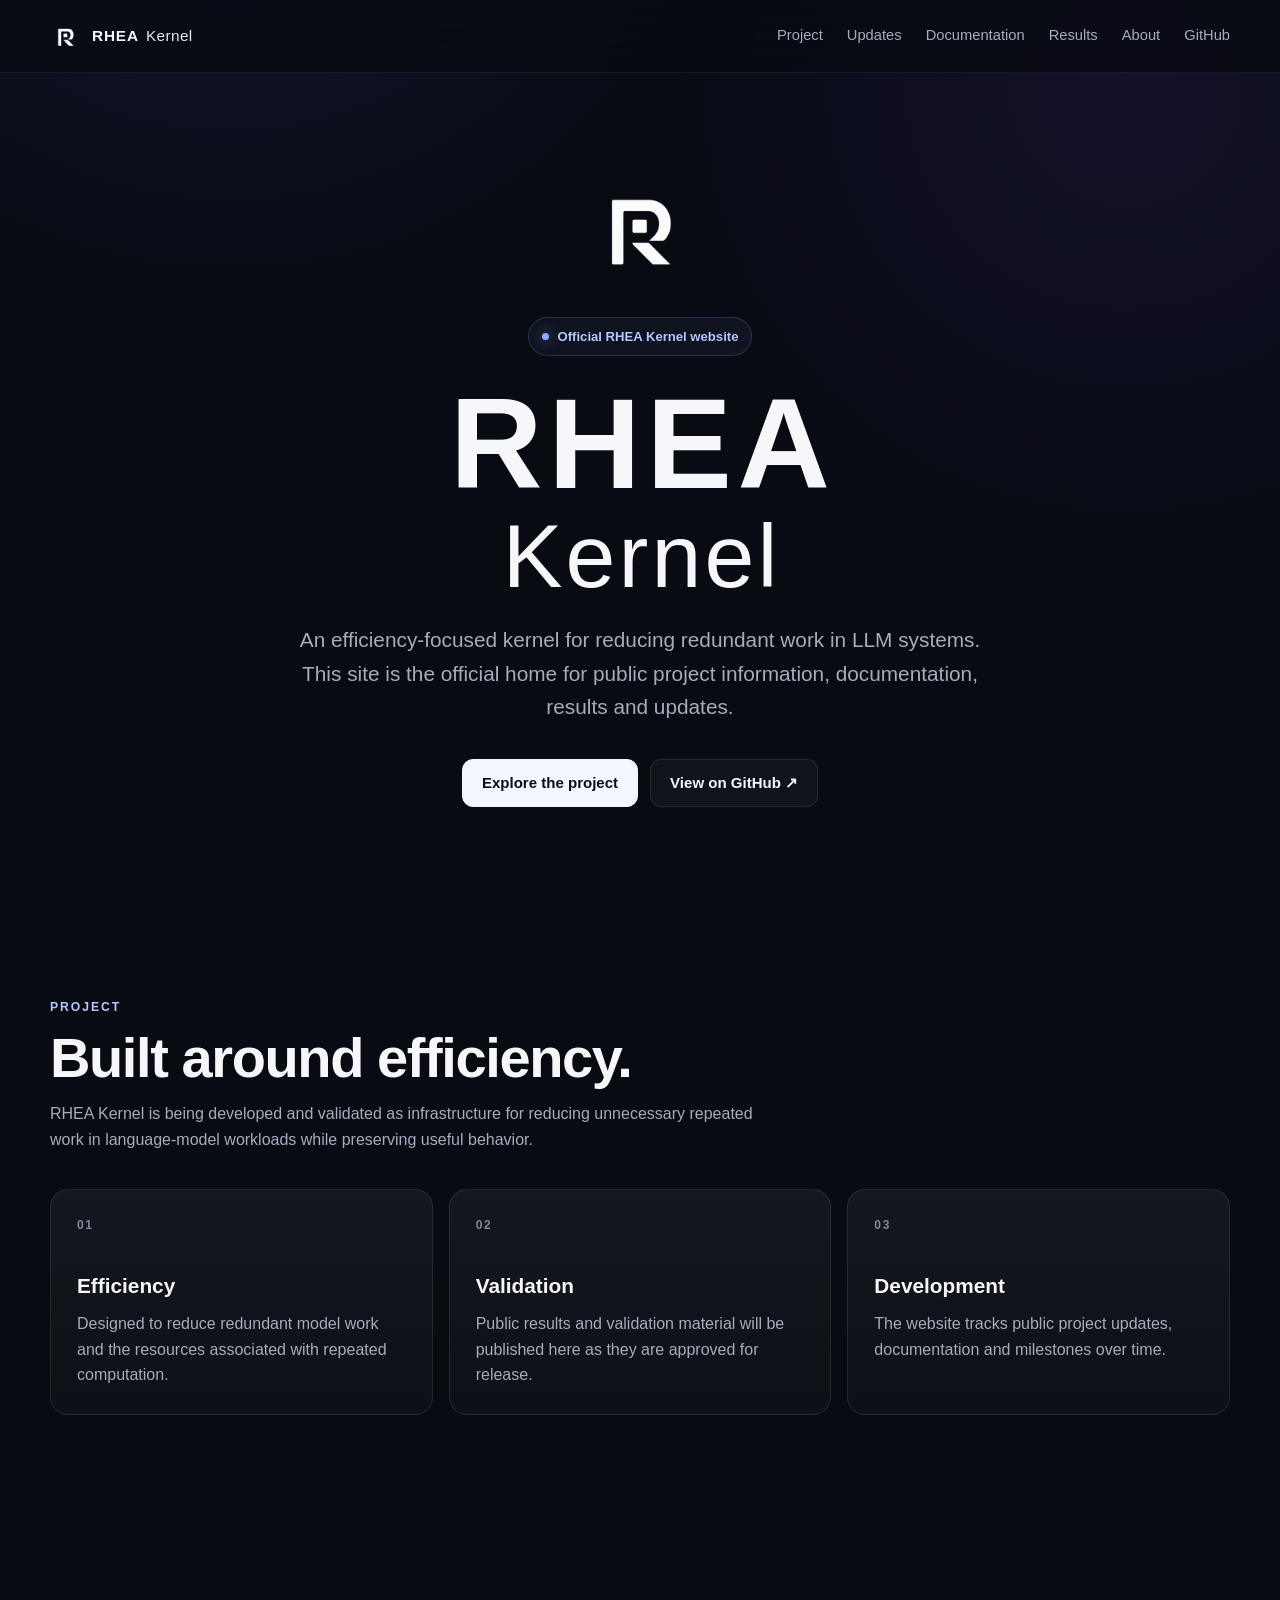
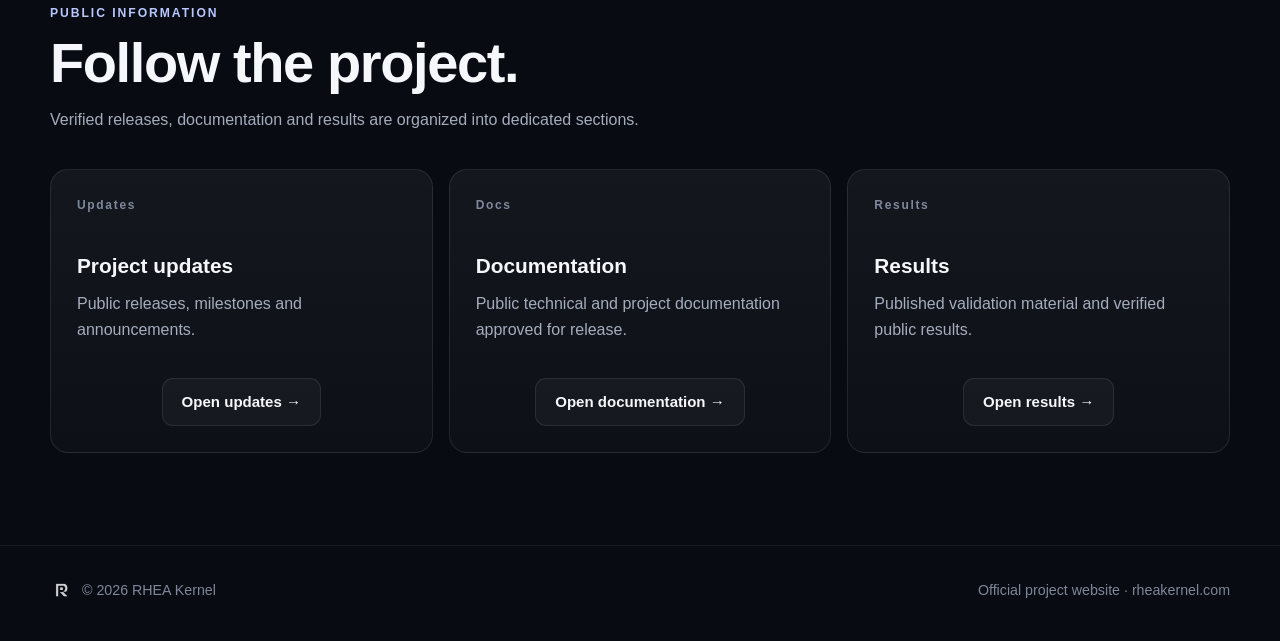
==== commit 01c3aabb: "Add structured data to RHEA Kernel website" ====
--- a/index.html
+++ b/index.html
@@ -10,6 +10,36 @@
 <title>RHEA Kernel</title>
 <meta name="description" content="RHEA Kernel — official website, project information, public documentation, results and updates.">
 <link rel="canonical" href="https://rheakernel.com/">
+<script type="application/ld+json">
+{
+  "@context": "https://schema.org",
+  "@graph": [
+    {
+      "@type": "WebSite",
+      "@id": "https://rheakernel.com/#website",
+      "url": "https://rheakernel.com/",
+      "name": "RHEA Kernel",
+      "description": "Official website for RHEA Kernel, including public project information, documentation, results and updates.",
+      "inLanguage": "en"
+    },
+    {
+      "@type": "SoftwareSourceCode",
+      "@id": "https://rheakernel.com/#software",
+      "name": "RHEA Kernel",
+      "url": "https://rheakernel.com/",
+      "codeRepository": "https://github.com/YJNWI/RHEA-Kernel",
+      "description": "An efficiency-focused kernel for reducing redundant work in LLM systems.",
+      "image": "https://rheakernel.com/assets/brand/rhea-app-icon-master.png",
+      "isPartOf": {
+        "@id": "https://rheakernel.com/#website"
+      },
+      "sameAs": [
+        "https://github.com/YJNWI/RHEA-Kernel"
+      ]
+    }
+  ]
+}
+</script>
 </head><body><header><div class="container nav">
 <a class="brand" href="/" aria-label="RHEA Kernel home">
 <img class="brand-mark" src="/assets/brand/rhea-mark-light.png" alt="" width="31" height="31">
@@ -46,4 +76,4 @@
 </div></div></section>
 </main><footer><div class="container footer-inner">
 <span class="footer-brand"><img src="/assets/brand/rhea-mark-light.png" alt=""><span>© 2026 RHEA Kernel</span></span>
-<span>Official project website · rheakernel.com</span></div></footer></body></html>
+<span>Official project website · rheakernel.com</span></div></footer></body></html>
--- a/assets/css/site.css
+++ b/assets/css/site.css
@@ -0,0 +1,12 @@
+:root{--bg:#080b12;--panel:rgba(255,255,255,.045);--border:rgba(255,255,255,.09);--text:#f6f7fb;--muted:#a5adbd;--accent:#b7c7ff;--max:1180px}
+*{box-sizing:border-box}html{scroll-behavior:smooth;scroll-padding-top:88px}body{margin:0;min-height:100vh;font-family:Inter,ui-sans-serif,-apple-system,BlinkMacSystemFont,"Segoe UI",sans-serif;color:var(--text);background:radial-gradient(circle at 18% -10%,rgba(86,117,255,.15),transparent 34rem),radial-gradient(circle at 88% 4%,rgba(117,73,255,.10),transparent 31rem),var(--bg);line-height:1.6;-webkit-font-smoothing:antialiased}a{color:inherit;text-decoration:none}img{display:block;max-width:100%}.container{width:min(calc(100% - 40px),var(--max));margin:auto}
+header{position:sticky;top:0;z-index:20;background:rgba(8,11,18,.76);border-bottom:1px solid rgba(255,255,255,.06);backdrop-filter:blur(18px)}.nav{min-height:72px;display:flex;align-items:center;justify-content:space-between;gap:28px}.brand{display:inline-flex;align-items:center;gap:11px}.brand-mark{width:31px;height:31px;object-fit:contain}.brand-name{display:inline-flex;align-items:baseline;gap:7px;line-height:1}.brand-rhea{font-size:.96rem;font-weight:800;letter-spacing:.055em}.brand-kernel{font-size:.96rem;font-weight:450;letter-spacing:.025em;color:#e7eaf2}
+nav ul{list-style:none;display:flex;align-items:center;gap:24px;padding:0;margin:0;color:var(--muted);font-size:.92rem}nav a:hover,nav a[aria-current=page]{color:var(--text)}
+.hero{min-height:calc(100vh - 72px);display:grid;place-items:center;padding:88px 0 84px}.hero-inner{text-align:center;max-width:940px;margin:auto}.hero-mark-wrap{width:clamp(84px,10vw,118px);aspect-ratio:1;margin:0 auto 28px}.hero-mark{width:100%;height:100%;object-fit:contain}.eyebrow{display:inline-flex;align-items:center;gap:9px;color:var(--accent);border:1px solid rgba(138,168,255,.2);background:rgba(138,168,255,.055);padding:8px 13px;border-radius:999px;font-size:.82rem;font-weight:650}.dot{width:7px;height:7px;border-radius:50%;background:#8faaff;box-shadow:0 0 14px rgba(145,174,255,.72)}
+.hero-title{margin:28px 0 25px;line-height:.94}.hero-rhea,.hero-kernel{display:block}.hero-rhea{font-size:clamp(4.1rem,10vw,8.4rem);font-weight:820;letter-spacing:.045em;padding-left:.045em}.hero-kernel{margin-top:10px;font-size:clamp(3rem,7vw,6rem);font-weight:350;letter-spacing:.035em;padding-left:.035em}.hero-description{max-width:720px;margin:auto;color:var(--muted);font-size:clamp(1.06rem,2vw,1.3rem)}
+.actions,.page-links{display:flex;justify-content:center;flex-wrap:wrap;gap:12px;margin-top:36px}.button{display:inline-flex;align-items:center;justify-content:center;min-height:48px;padding:0 19px;border-radius:11px;border:1px solid var(--border);font-weight:700;font-size:.94rem}.button.primary{color:#0b0e15;background:#f4f6ff;border-color:#f4f6ff}.button.secondary{background:rgba(255,255,255,.035)}
+.content-section{padding:92px 0}.section-heading{max-width:720px;margin-bottom:36px}.section-kicker{color:var(--accent);text-transform:uppercase;font-size:.76rem;font-weight:800;letter-spacing:.16em}h2{font-size:clamp(2rem,5vw,3.5rem);line-height:1.05;letter-spacing:-.025em;margin:10px 0 14px}.section-heading p{color:var(--muted);margin:0}
+.grid{display:grid;grid-template-columns:repeat(3,1fr);gap:16px}.card,.placeholder{border:1px solid var(--border);border-radius:18px;background:linear-gradient(180deg,rgba(255,255,255,.05),rgba(255,255,255,.024));padding:26px}.card{min-height:220px}.card .number{color:#7f899d;font-size:.75rem;font-weight:800;letter-spacing:.14em}.card h3{font-size:1.3rem;margin:34px 0 9px}.card p,.placeholder p{margin:0;color:var(--muted)}
+.page-hero{padding:112px 0 66px}.page-hero-inner{max-width:820px}.page-title{font-size:clamp(3.4rem,8vw,6.8rem);line-height:1.02;letter-spacing:.015em;margin:18px 0 20px}.page-intro{max-width:710px;color:var(--muted);font-size:clamp(1.05rem,2vw,1.25rem)}.page-main{padding:20px 0 100px}.placeholder{padding:clamp(28px,5vw,48px)}.placeholder h2{margin:0 0 13px}.placeholder .page-links{justify-content:flex-start}
+footer{border-top:1px solid rgba(255,255,255,.07);padding:32px 0 40px;color:#7e8799;font-size:.89rem}.footer-inner{display:flex;justify-content:space-between;align-items:center;gap:20px;flex-wrap:wrap}.footer-brand{display:inline-flex;align-items:center;gap:9px}.footer-brand img{width:23px;height:23px;opacity:.82}
+@media(max-width:800px){nav ul{display:none}.hero{min-height:auto;padding:94px 0 96px}.grid{grid-template-columns:1fr}.content-section{padding:70px 0}.page-hero{padding:90px 0 52px}}@media(max-width:420px){.container{width:min(calc(100% - 28px),var(--max))}.actions,.page-links{flex-direction:column}.button{width:100%}}
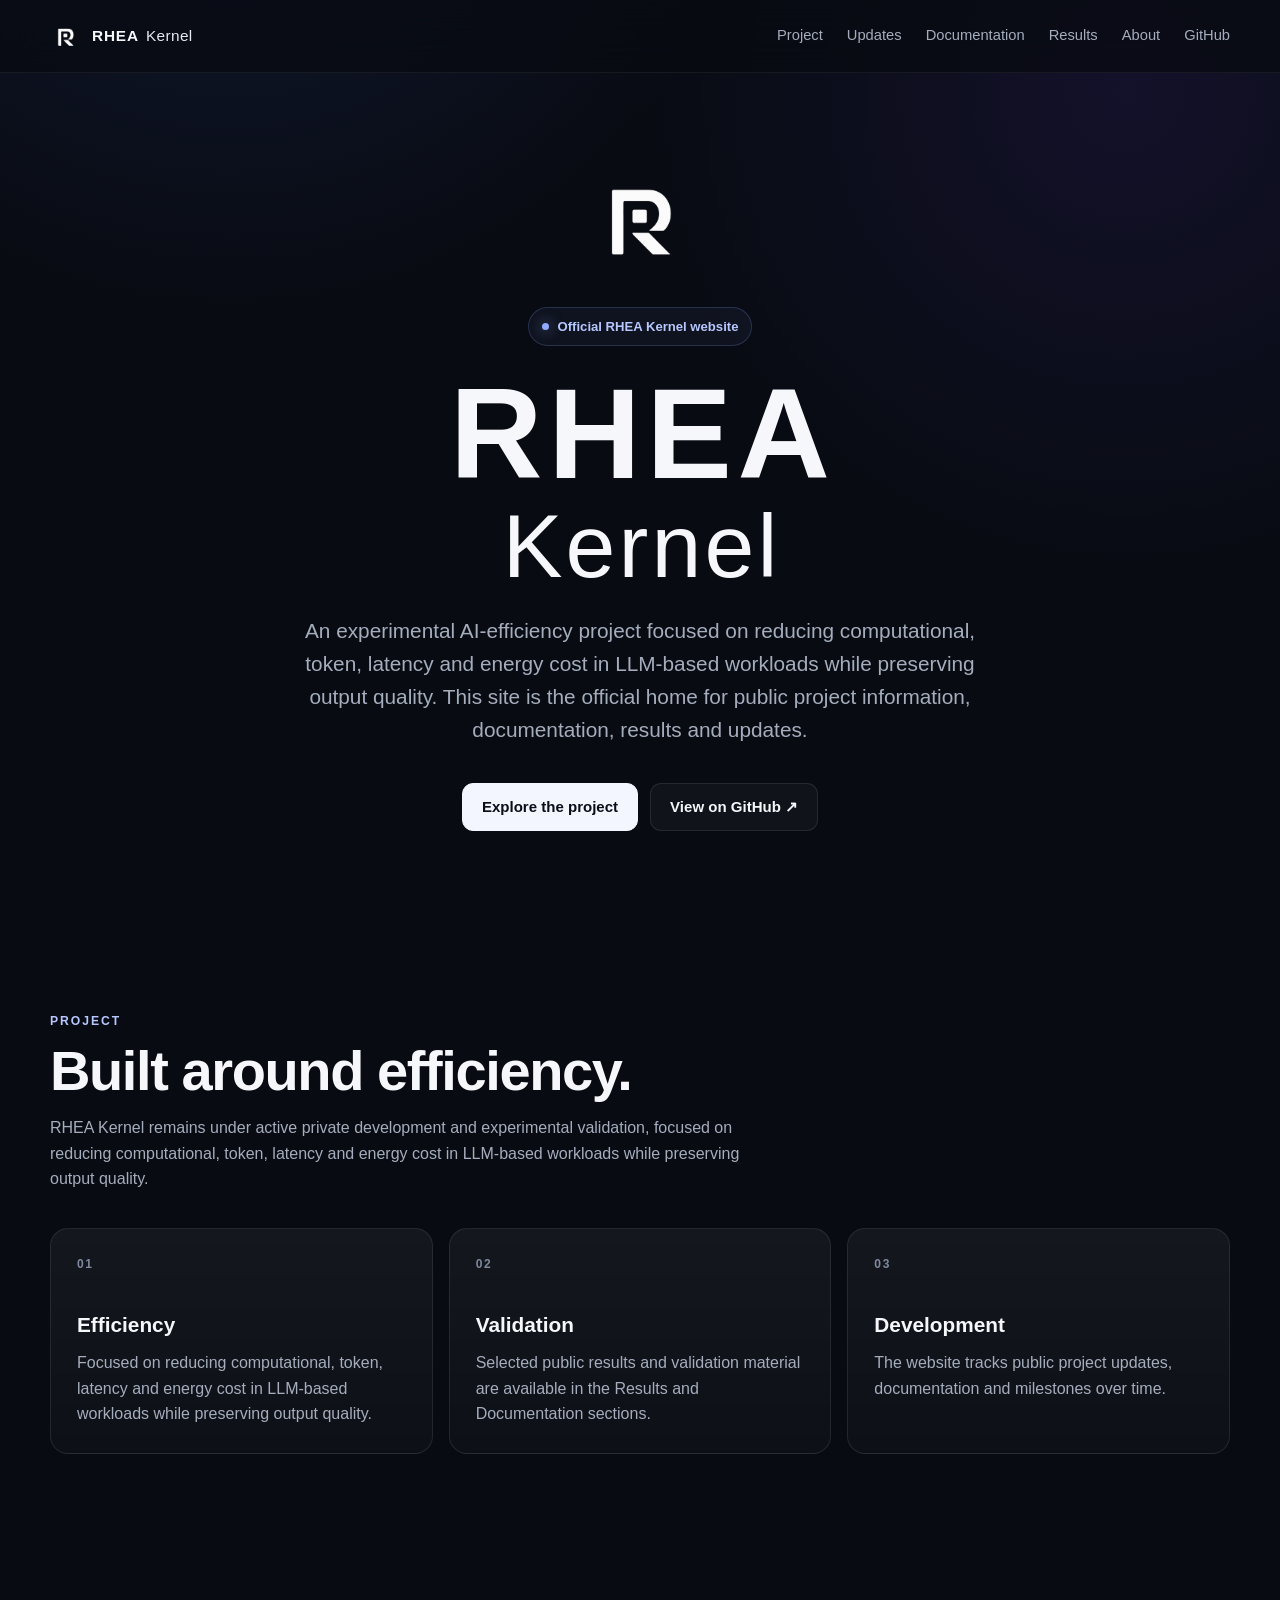
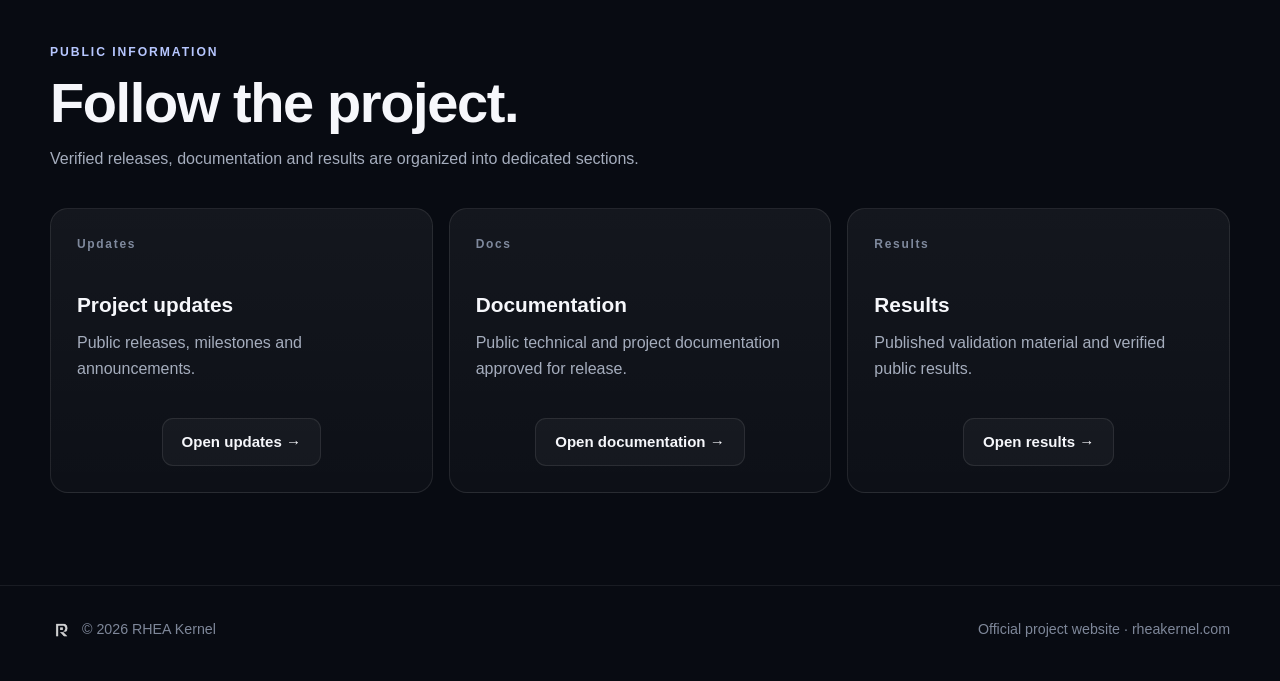
==== commit f2a25ea6: "Final website audit and disclosure hardening" ====
--- a/index.html
+++ b/index.html
@@ -8,8 +8,16 @@
 <link rel="manifest" href="/site.webmanifest">
 <link rel="stylesheet" href="/assets/css/site.css">
 <title>RHEA Kernel</title>
-<meta name="description" content="RHEA Kernel — official website, project information, public documentation, results and updates.">
+<meta name="description" content="Official website for RHEA Kernel, an experimental AI-efficiency project under active private development and validation.">
 <link rel="canonical" href="https://rheakernel.com/">
+<meta property="og:title" content="RHEA Kernel">
+<meta property="og:description" content="Official website for RHEA Kernel, an experimental AI-efficiency project under active private development and validation.">
+<meta property="og:type" content="website">
+<meta property="og:url" content="https://rheakernel.com/">
+<meta property="og:site_name" content="RHEA Kernel">
+<meta property="og:image" content="https://rheakernel.com/assets/brand/rhea-app-icon-master.png">
+<meta property="og:image:alt" content="RHEA Kernel">
+<meta name="twitter:card" content="summary">
 <script type="application/ld+json">
 {
   "@context": "https://schema.org",
@@ -20,19 +28,16 @@
       "url": "https://rheakernel.com/",
       "name": "RHEA Kernel",
       "description": "Official website for RHEA Kernel, including public project information, documentation, results and updates.",
-      "inLanguage": "en"
+      "inLanguage": "en",
+      "about": {"@id": "https://rheakernel.com/#project"}
     },
     {
-      "@type": "SoftwareSourceCode",
-      "@id": "https://rheakernel.com/#software",
+      "@type": "Project",
+      "@id": "https://rheakernel.com/#project",
       "name": "RHEA Kernel",
       "url": "https://rheakernel.com/",
-      "codeRepository": "https://github.com/YJNWI/RHEA-Kernel",
-      "description": "An efficiency-focused kernel for reducing redundant work in LLM systems.",
+      "description": "An experimental AI-efficiency project focused on reducing computational, token, latency and energy cost in LLM-based workloads while preserving output quality.",
       "image": "https://rheakernel.com/assets/brand/rhea-app-icon-master.png",
-      "isPartOf": {
-        "@id": "https://rheakernel.com/#website"
-      },
       "sameAs": [
         "https://github.com/YJNWI/RHEA-Kernel"
       ]
@@ -57,14 +62,14 @@
 <div class="hero-mark-wrap"><img class="hero-mark" src="/assets/brand/rhea-mark-light.png" alt=""></div>
 <div class="eyebrow"><span class="dot"></span>Official RHEA Kernel website</div>
 <h1 class="hero-title"><span class="hero-rhea">RHEA</span><span class="hero-kernel">Kernel</span></h1>
-<p class="hero-description">An efficiency-focused kernel for reducing redundant work in LLM systems. This site is the official home for public project information, documentation, results and updates.</p>
+<p class="hero-description">An experimental AI-efficiency project focused on reducing computational, token, latency and energy cost in LLM-based workloads while preserving output quality. This site is the official home for public project information, documentation, results and updates.</p>
 <div class="actions"><a class="button primary" href="#project">Explore the project</a><a class="button secondary" href="https://github.com/YJNWI/RHEA-Kernel" target="_blank" rel="noopener noreferrer">View on GitHub ↗</a></div>
 </div></section>
 <section class="content-section" id="project"><div class="container">
-<div class="section-heading"><span class="section-kicker">Project</span><h2>Built around efficiency.</h2><p>RHEA Kernel is being developed and validated as infrastructure for reducing unnecessary repeated work in language-model workloads while preserving useful behavior.</p></div>
+<div class="section-heading"><span class="section-kicker">Project</span><h2>Built around efficiency.</h2><p>RHEA Kernel remains under active private development and experimental validation, focused on reducing computational, token, latency and energy cost in LLM-based workloads while preserving output quality.</p></div>
 <div class="grid">
-<article class="card"><div class="number">01</div><h3>Efficiency</h3><p>Designed to reduce redundant model work and the resources associated with repeated computation.</p></article>
-<article class="card"><div class="number">02</div><h3>Validation</h3><p>Public results and validation material will be published here as they are approved for release.</p></article>
+<article class="card"><div class="number">01</div><h3>Efficiency</h3><p>Focused on reducing computational, token, latency and energy cost in LLM-based workloads while preserving output quality.</p></article>
+<article class="card"><div class="number">02</div><h3>Validation</h3><p>Selected public results and validation material are available in the Results and Documentation sections.</p></article>
 <article class="card"><div class="number">03</div><h3>Development</h3><p>The website tracks public project updates, documentation and milestones over time.</p></article>
 </div></div></section>
 <section class="content-section"><div class="container">
--- a/assets/css/site.css
+++ b/assets/css/site.css
@@ -9,4 +9,55 @@
 .grid{display:grid;grid-template-columns:repeat(3,1fr);gap:16px}.card,.placeholder{border:1px solid var(--border);border-radius:18px;background:linear-gradient(180deg,rgba(255,255,255,.05),rgba(255,255,255,.024));padding:26px}.card{min-height:220px}.card .number{color:#7f899d;font-size:.75rem;font-weight:800;letter-spacing:.14em}.card h3{font-size:1.3rem;margin:34px 0 9px}.card p,.placeholder p{margin:0;color:var(--muted)}
 .page-hero{padding:112px 0 66px}.page-hero-inner{max-width:820px}.page-title{font-size:clamp(3.4rem,8vw,6.8rem);line-height:1.02;letter-spacing:.015em;margin:18px 0 20px}.page-intro{max-width:710px;color:var(--muted);font-size:clamp(1.05rem,2vw,1.25rem)}.page-main{padding:20px 0 100px}.placeholder{padding:clamp(28px,5vw,48px)}.placeholder h2{margin:0 0 13px}.placeholder .page-links{justify-content:flex-start}
 footer{border-top:1px solid rgba(255,255,255,.07);padding:32px 0 40px;color:#7e8799;font-size:.89rem}.footer-inner{display:flex;justify-content:space-between;align-items:center;gap:20px;flex-wrap:wrap}.footer-brand{display:inline-flex;align-items:center;gap:9px}.footer-brand img{width:23px;height:23px;opacity:.82}
-@media(max-width:800px){nav ul{display:none}.hero{min-height:auto;padding:94px 0 96px}.grid{grid-template-columns:1fr}.content-section{padding:70px 0}.page-hero{padding:90px 0 52px}}@media(max-width:420px){.container{width:min(calc(100% - 28px),var(--max))}.actions,.page-links{flex-direction:column}.button{width:100%}}
+
+/* Results page */
+.results-lead{padding:10px 0 72px}
+.results-note{max-width:900px;border:1px solid rgba(183,199,255,.16);background:rgba(183,199,255,.045);border-radius:16px;padding:20px 22px;color:var(--muted)}
+.results-note strong{color:var(--text)}
+.metric-grid{display:grid;grid-template-columns:repeat(5,1fr);gap:12px;margin-top:30px}
+.metric{border:1px solid var(--border);border-radius:17px;background:linear-gradient(180deg,rgba(255,255,255,.055),rgba(255,255,255,.022));padding:22px 18px;min-height:152px;display:flex;flex-direction:column;justify-content:space-between}
+.metric-value{font-size:clamp(2rem,4vw,3.25rem);font-weight:760;letter-spacing:-.045em;line-height:1}
+.metric-label{color:var(--muted);font-size:.88rem;line-height:1.35;margin-top:18px}
+.metric-meta{color:#7f899d;font-size:.72rem;font-weight:760;letter-spacing:.09em;text-transform:uppercase;margin-bottom:10px}
+.results-section{padding:68px 0;border-top:1px solid rgba(255,255,255,.065)}
+.results-section:first-of-type{border-top:0}
+.results-heading{max-width:820px;margin-bottom:30px}
+.results-heading p{color:var(--muted);margin:0}
+.results-heading h2{font-size:clamp(2rem,4vw,3.2rem)}
+.result-split{display:grid;grid-template-columns:1.05fr .95fr;gap:18px;align-items:start}
+.result-panel{border:1px solid var(--border);border-radius:18px;background:linear-gradient(180deg,rgba(255,255,255,.047),rgba(255,255,255,.022));padding:26px}
+.result-panel h3{font-size:1.25rem;margin:0 0 9px}
+.result-panel p{color:var(--muted);margin:0}
+.result-kv{display:grid;grid-template-columns:1fr 1fr;gap:10px;margin-top:22px}
+.result-kv div{border-top:1px solid rgba(255,255,255,.07);padding-top:13px}
+.result-kv strong{display:block;font-size:1.15rem}
+.result-kv span{display:block;color:var(--muted);font-size:.82rem;margin-top:2px}
+.table-wrap{overflow-x:auto;border:1px solid var(--border);border-radius:16px;background:rgba(255,255,255,.022)}
+.results-table{width:100%;border-collapse:collapse;min-width:560px}
+.results-table th,.results-table td{padding:15px 18px;text-align:left;border-bottom:1px solid rgba(255,255,255,.07)}
+.results-table tr:last-child td{border-bottom:0}
+.results-table th{font-size:.73rem;text-transform:uppercase;letter-spacing:.11em;color:#7f899d;font-weight:800}
+.results-table td{font-size:.95rem}
+.results-table td:last-child,.results-table th:last-child{text-align:right}
+.results-table .strong{font-weight:800;color:var(--text)}
+.model-grid{display:grid;grid-template-columns:1fr 1fr;gap:16px}
+.model-card{border:1px solid var(--border);border-radius:18px;background:linear-gradient(180deg,rgba(255,255,255,.047),rgba(255,255,255,.022));padding:26px}
+.model-card h3{font-size:1.35rem;margin:0 0 6px}
+.model-card .model-sub{color:#7f899d;font-size:.8rem;text-transform:uppercase;letter-spacing:.1em;font-weight:800}
+.model-stats{display:grid;grid-template-columns:1fr 1fr;gap:12px;margin-top:24px}
+.model-stat{border-top:1px solid rgba(255,255,255,.075);padding-top:14px}
+.model-stat strong{display:block;font-size:1.65rem;letter-spacing:-.035em}
+.model-stat span{display:block;color:var(--muted);font-size:.82rem;margin-top:3px}
+.freeze-grid{display:grid;grid-template-columns:repeat(4,1fr);gap:12px}
+.freeze-stat{border:1px solid var(--border);border-radius:16px;padding:22px;background:rgba(255,255,255,.028)}
+.freeze-stat strong{display:block;font-size:1.85rem;letter-spacing:-.04em}
+.freeze-stat span{display:block;color:var(--muted);font-size:.84rem;margin-top:6px}
+.caution{border-left:2px solid #b7c7ff;padding:4px 0 4px 18px;color:var(--muted);margin-top:26px;max-width:930px}
+.caution strong{color:var(--text)}
+.source-links{display:flex;gap:12px;flex-wrap:wrap;margin-top:28px}
+.smallprint{color:#7f899d;font-size:.82rem;max-width:950px;margin-top:22px}
+
+@media(max-width:980px){.metric-grid{grid-template-columns:repeat(2,1fr)}.metric-grid .metric:last-child{grid-column:span 2}.freeze-grid{grid-template-columns:repeat(2,1fr)}}
+@media(max-width:800px){html{scroll-padding-top:132px}.nav{min-height:auto;padding:14px 0 12px;align-items:flex-start;flex-direction:column;gap:12px}nav{width:100%;overflow-x:auto;-webkit-overflow-scrolling:touch;scrollbar-width:none}nav::-webkit-scrollbar{display:none}nav ul{display:flex;width:max-content;gap:18px;font-size:.88rem}.hero{min-height:auto;padding:94px 0 96px}.grid{grid-template-columns:1fr}.content-section{padding:70px 0}.page-hero{padding:90px 0 52px}.result-split,.model-grid{grid-template-columns:1fr}.results-section{padding:54px 0}}
+@media(max-width:520px){.metric-grid,.freeze-grid,.model-stats,.result-kv{grid-template-columns:1fr}.metric-grid .metric:last-child{grid-column:auto}.metric{min-height:128px}}
+@media(max-width:420px){.container{width:min(calc(100% - 28px),var(--max))}.actions,.page-links{flex-direction:column}.button{width:100%}}
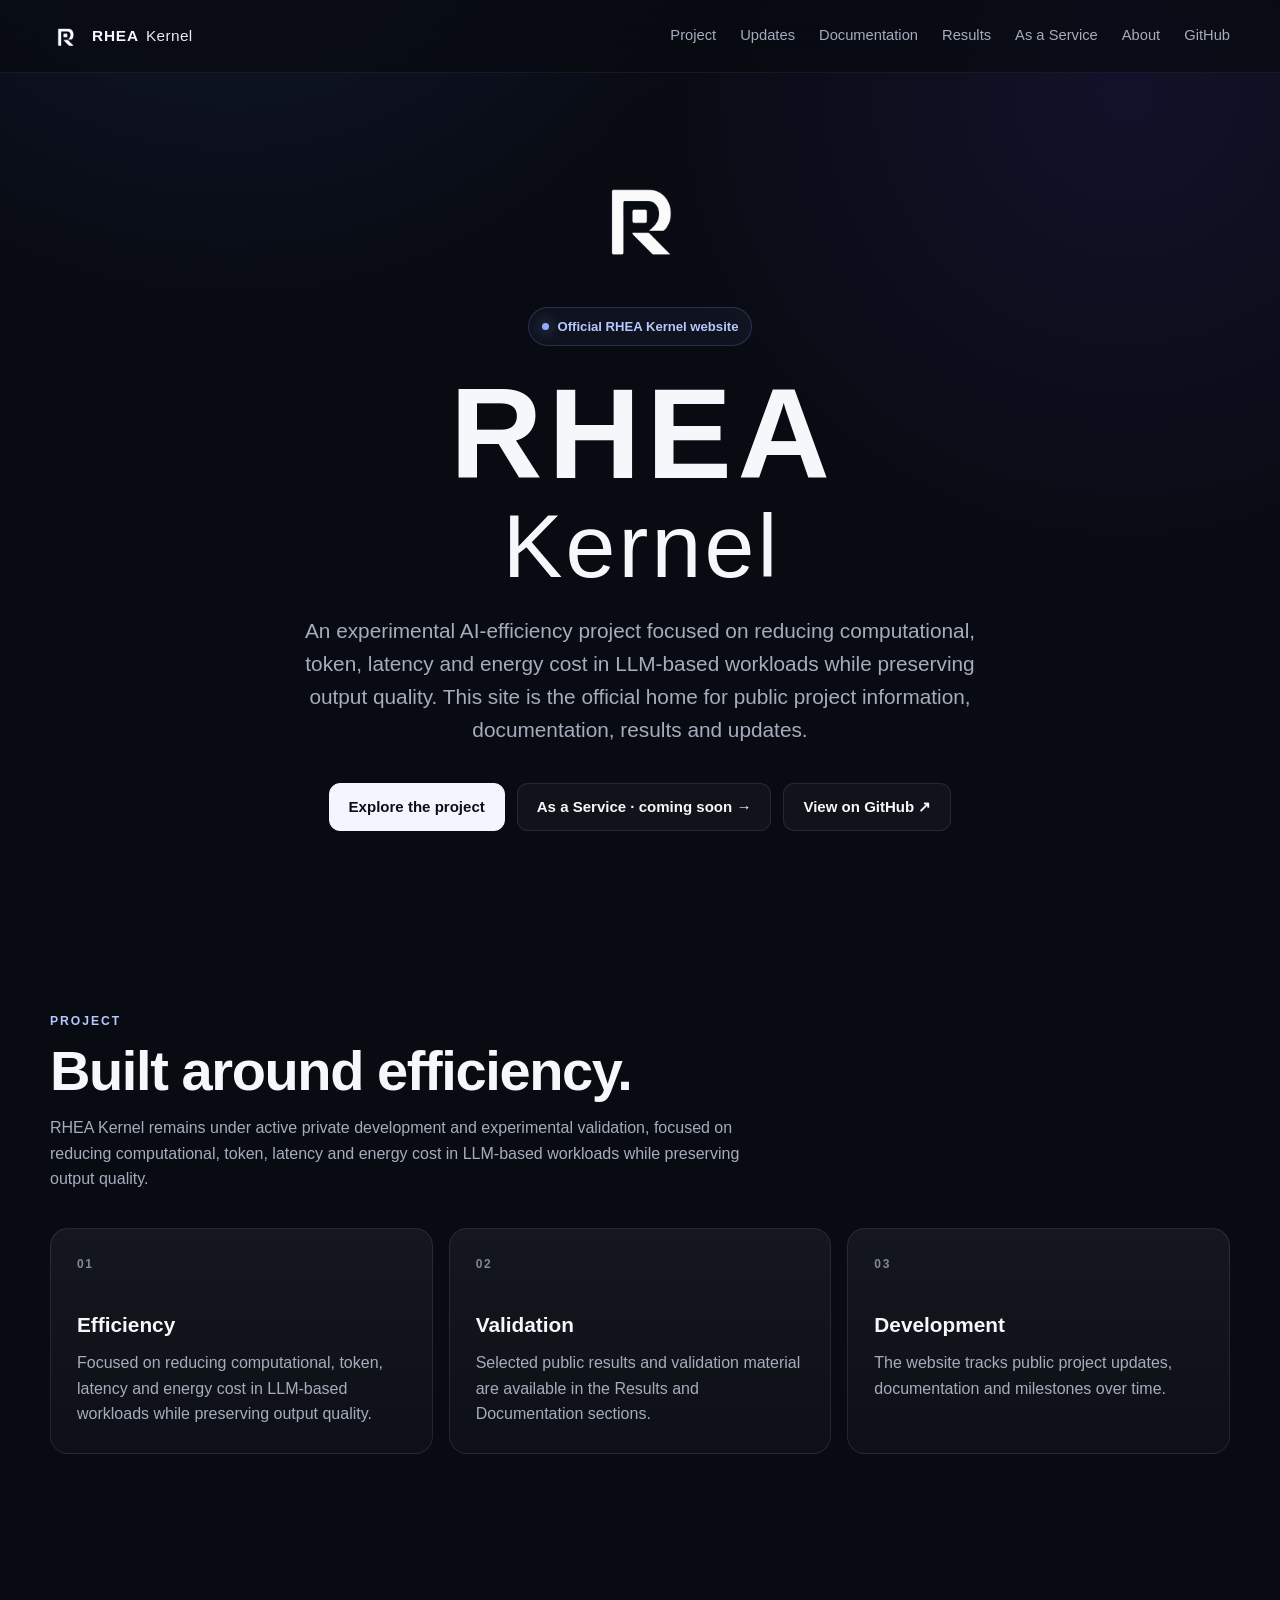
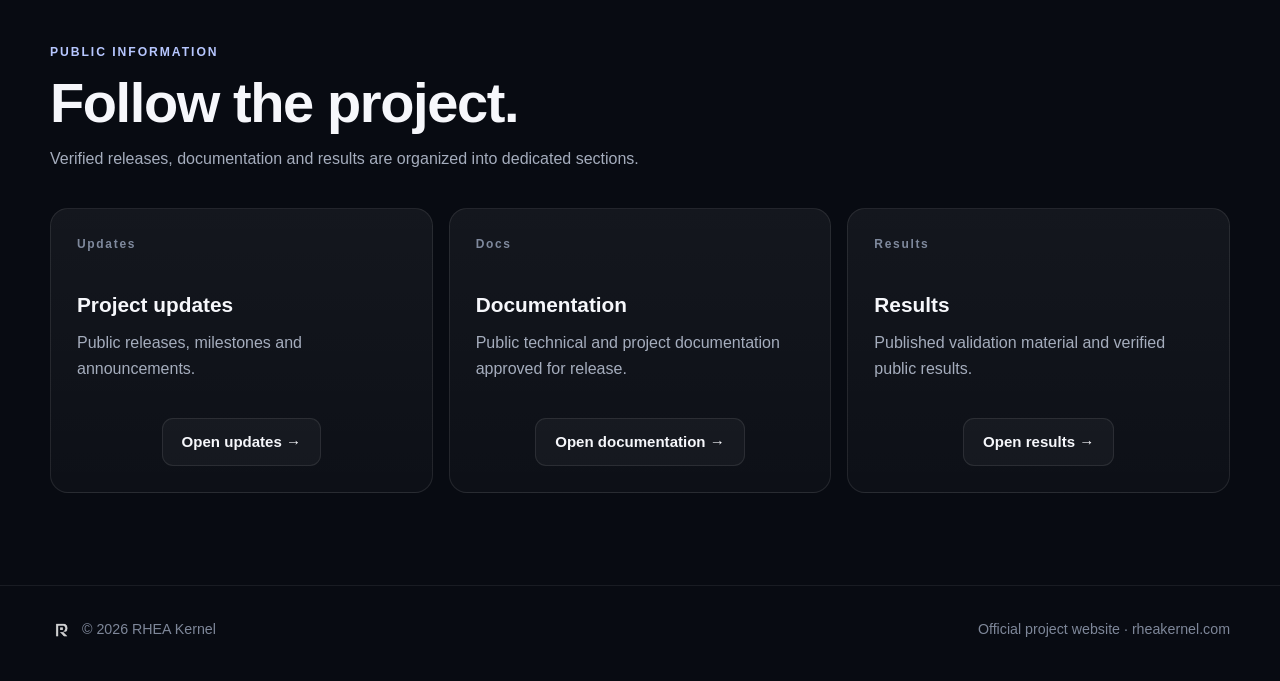
==== commit 3b16939e: "Publish RHEA Kernel as a Service preview" ====
--- a/index.html
+++ b/index.html
@@ -1,7 +1,8 @@
 <!doctype html><html lang="en"><head><meta charset="utf-8">
 <meta name="viewport" content="width=device-width, initial-scale=1">
 <meta name="theme-color" content="#080b12">
-<link rel="icon" href="/assets/icons/favicon.ico" sizes="any">
+<meta name="robots" content="index,follow,max-image-preview:large">
+<link rel="icon" href="/favicon.ico" sizes="any">
 <link rel="icon" type="image/png" sizes="32x32" href="/assets/icons/favicon-32x32.png">
 <link rel="icon" type="image/png" sizes="16x16" href="/assets/icons/favicon-16x16.png">
 <link rel="apple-touch-icon" sizes="180x180" href="/assets/icons/apple-touch-icon.png">
@@ -15,9 +16,12 @@
 <meta property="og:type" content="website">
 <meta property="og:url" content="https://rheakernel.com/">
 <meta property="og:site_name" content="RHEA Kernel">
-<meta property="og:image" content="https://rheakernel.com/assets/brand/rhea-app-icon-master.png">
+<meta property="og:image" content="https://rheakernel.com/assets/brand/rhea-search-banner.png">
 <meta property="og:image:alt" content="RHEA Kernel">
-<meta name="twitter:card" content="summary">
+<meta property="og:image:width" content="1731">
+<meta property="og:image:height" content="909">
+<meta name="twitter:card" content="summary_large_image">
+<meta name="twitter:image" content="https://rheakernel.com/assets/brand/rhea-search-banner.png">
 <script type="application/ld+json">
 {
   "@context": "https://schema.org",
@@ -37,7 +41,7 @@
       "name": "RHEA Kernel",
       "url": "https://rheakernel.com/",
       "description": "An experimental AI-efficiency project focused on reducing computational, token, latency and energy cost in LLM-based workloads while preserving output quality.",
-      "image": "https://rheakernel.com/assets/brand/rhea-app-icon-master.png",
+      "image": "https://rheakernel.com/assets/brand/rhea-search-banner.png",
       "sameAs": [
         "https://github.com/YJNWI/RHEA-Kernel"
       ]
@@ -54,6 +58,7 @@
 <li><a href="/updates/">Updates</a></li>
 <li><a href="/documentation/">Documentation</a></li>
 <li><a href="/results/">Results</a></li>
+<li><a href="/saas/">As a Service</a></li>
 <li><a href="/about/">About</a></li>
 <li><a href="https://github.com/YJNWI/RHEA-Kernel" target="_blank" rel="noopener noreferrer">GitHub</a></li>
 </ul></nav></div></header>
@@ -63,7 +68,7 @@
 <div class="eyebrow"><span class="dot"></span>Official RHEA Kernel website</div>
 <h1 class="hero-title"><span class="hero-rhea">RHEA</span><span class="hero-kernel">Kernel</span></h1>
 <p class="hero-description">An experimental AI-efficiency project focused on reducing computational, token, latency and energy cost in LLM-based workloads while preserving output quality. This site is the official home for public project information, documentation, results and updates.</p>
-<div class="actions"><a class="button primary" href="#project">Explore the project</a><a class="button secondary" href="https://github.com/YJNWI/RHEA-Kernel" target="_blank" rel="noopener noreferrer">View on GitHub ↗</a></div>
+<div class="actions"><a class="button primary" href="#project">Explore the project</a><a class="button secondary" href="/saas/">As a Service · coming soon →</a><a class="button secondary" href="https://github.com/YJNWI/RHEA-Kernel" target="_blank" rel="noopener noreferrer">View on GitHub ↗</a></div>
 </div></section>
 <section class="content-section" id="project"><div class="container">
 <div class="section-heading"><span class="section-kicker">Project</span><h2>Built around efficiency.</h2><p>RHEA Kernel remains under active private development and experimental validation, focused on reducing computational, token, latency and energy cost in LLM-based workloads while preserving output quality.</p></div>
